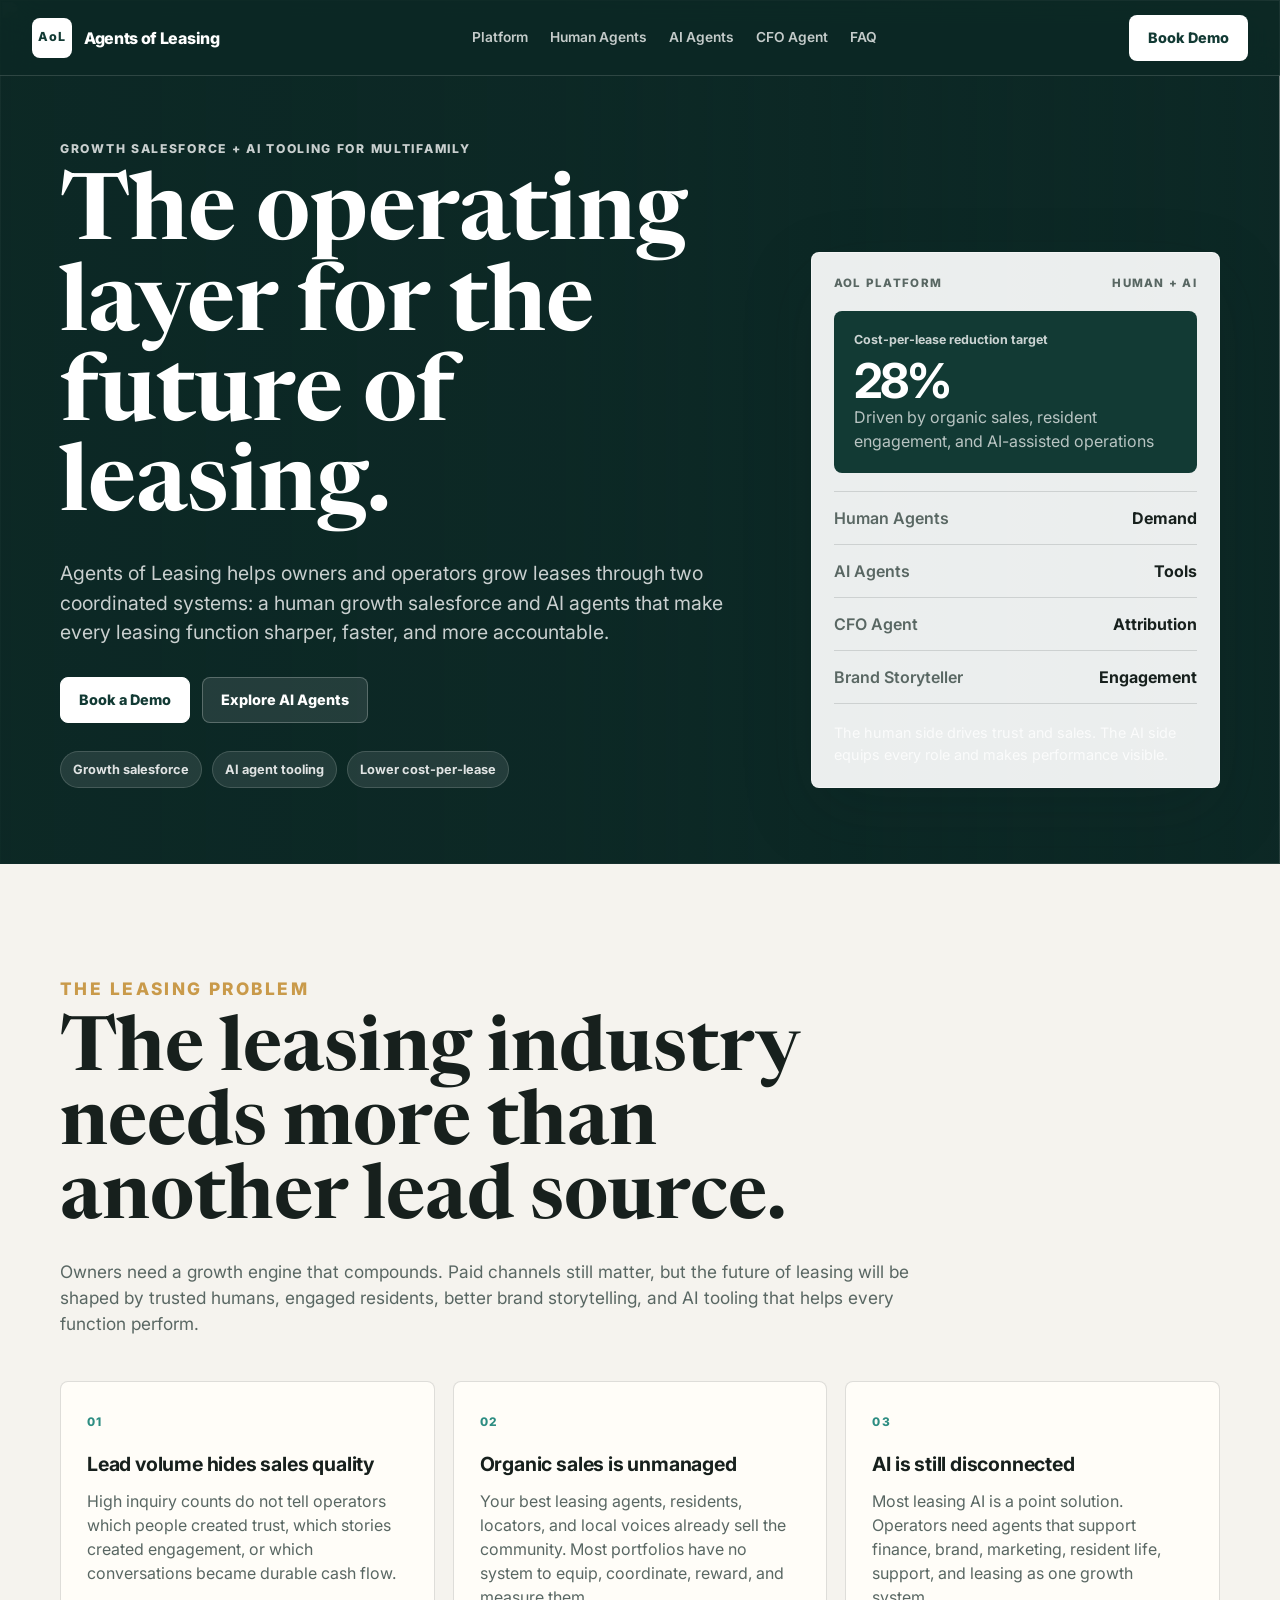
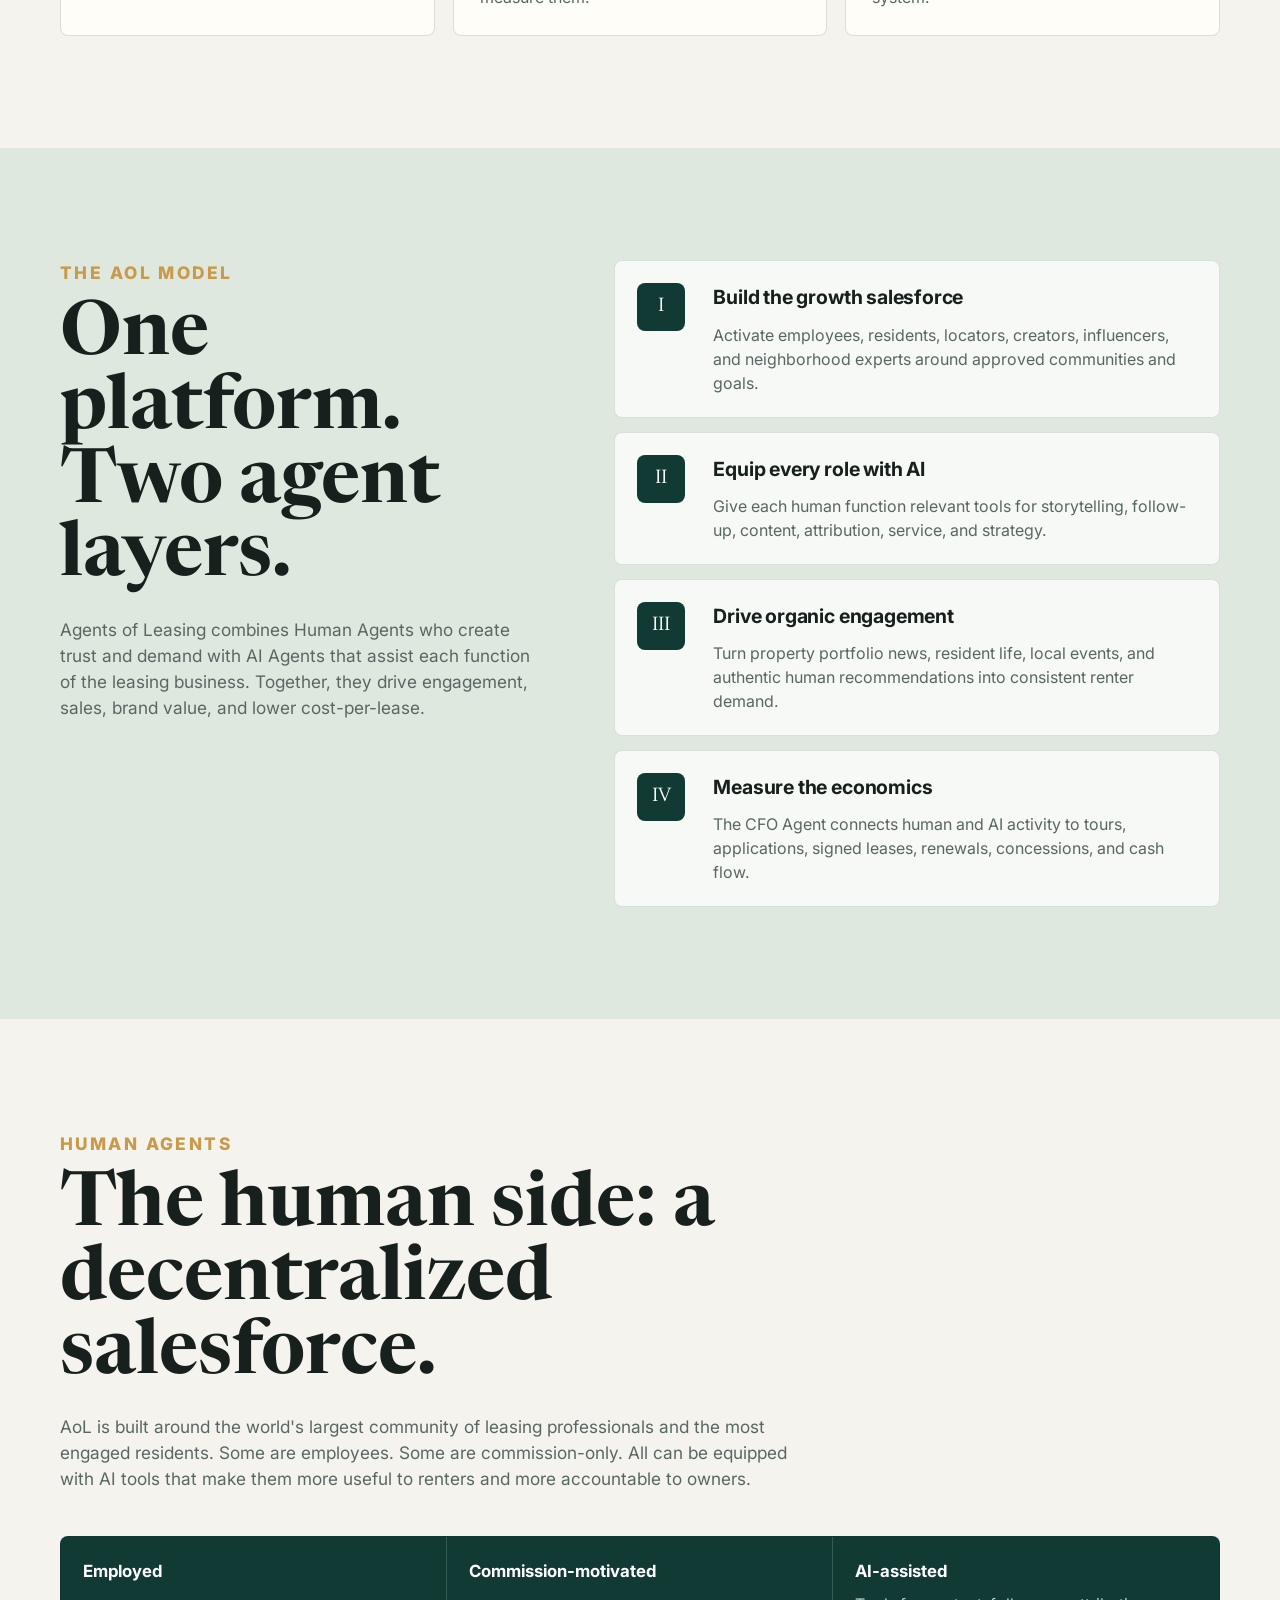
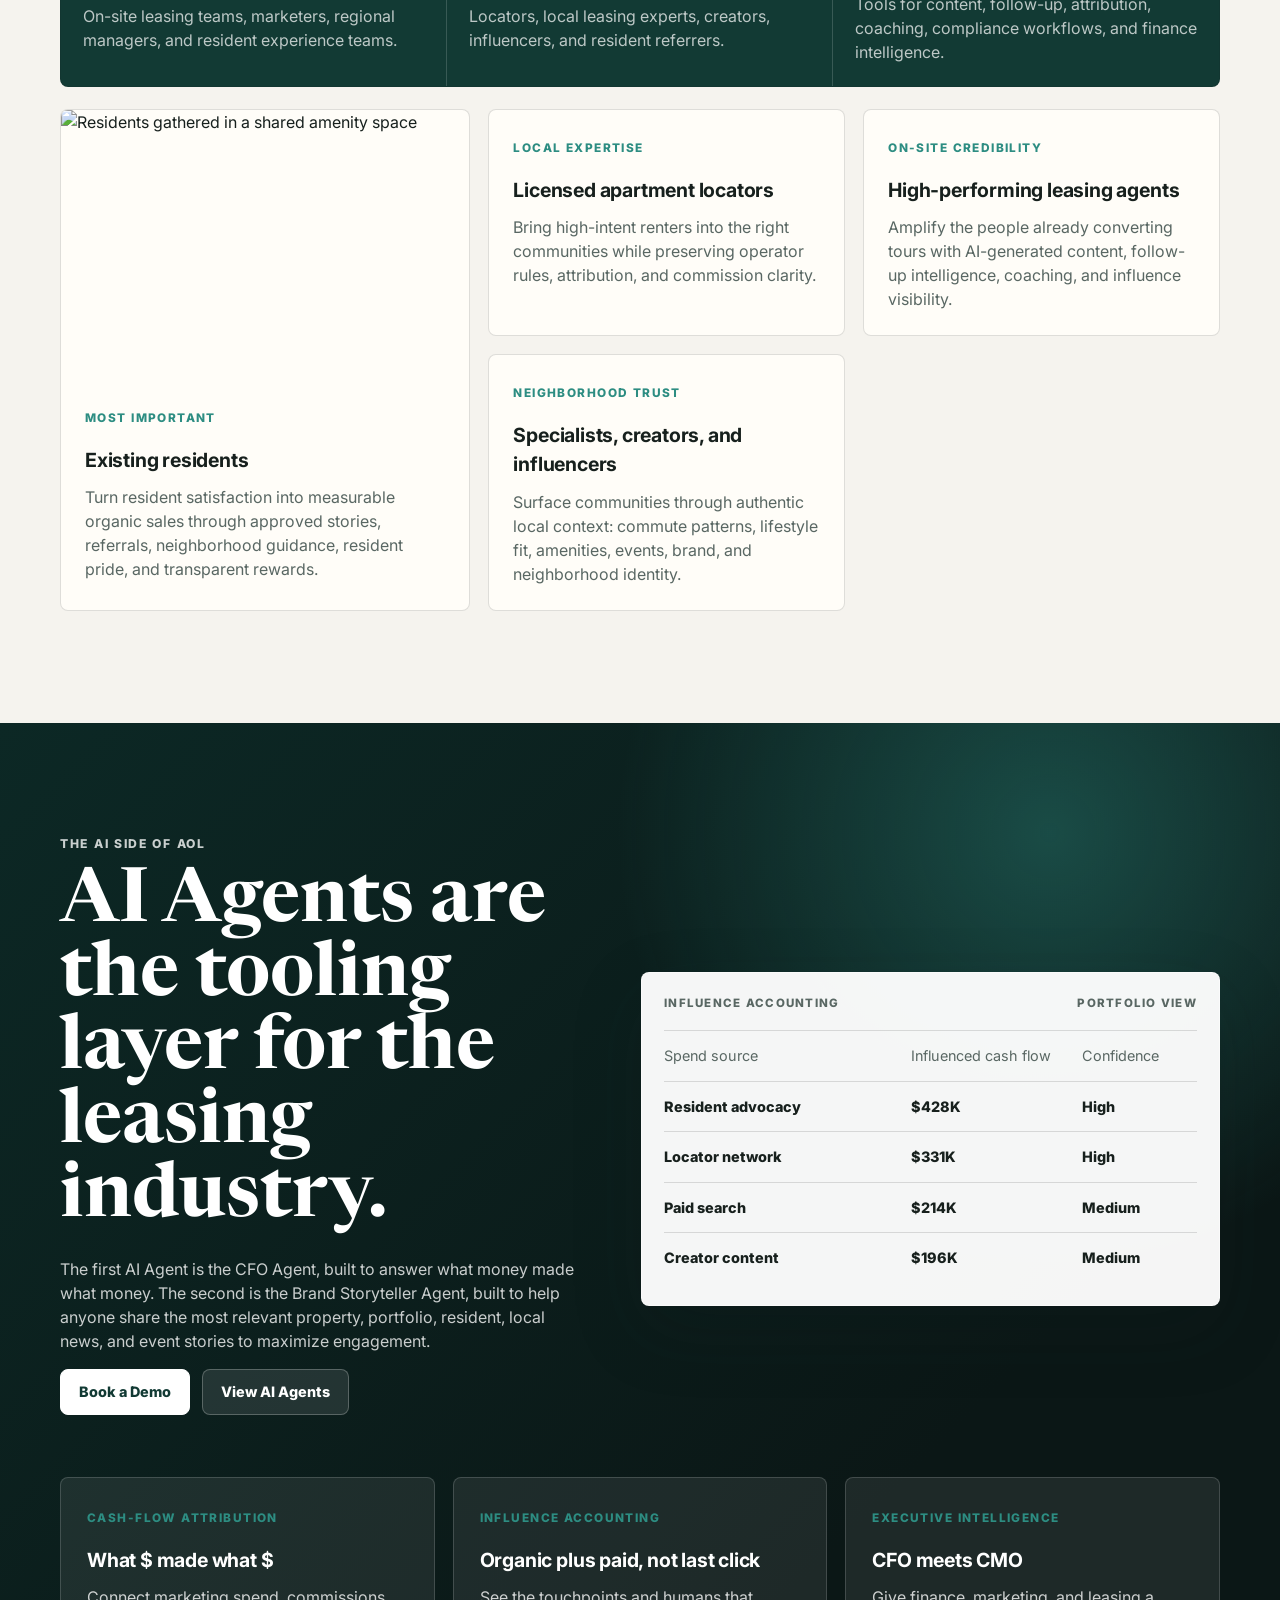
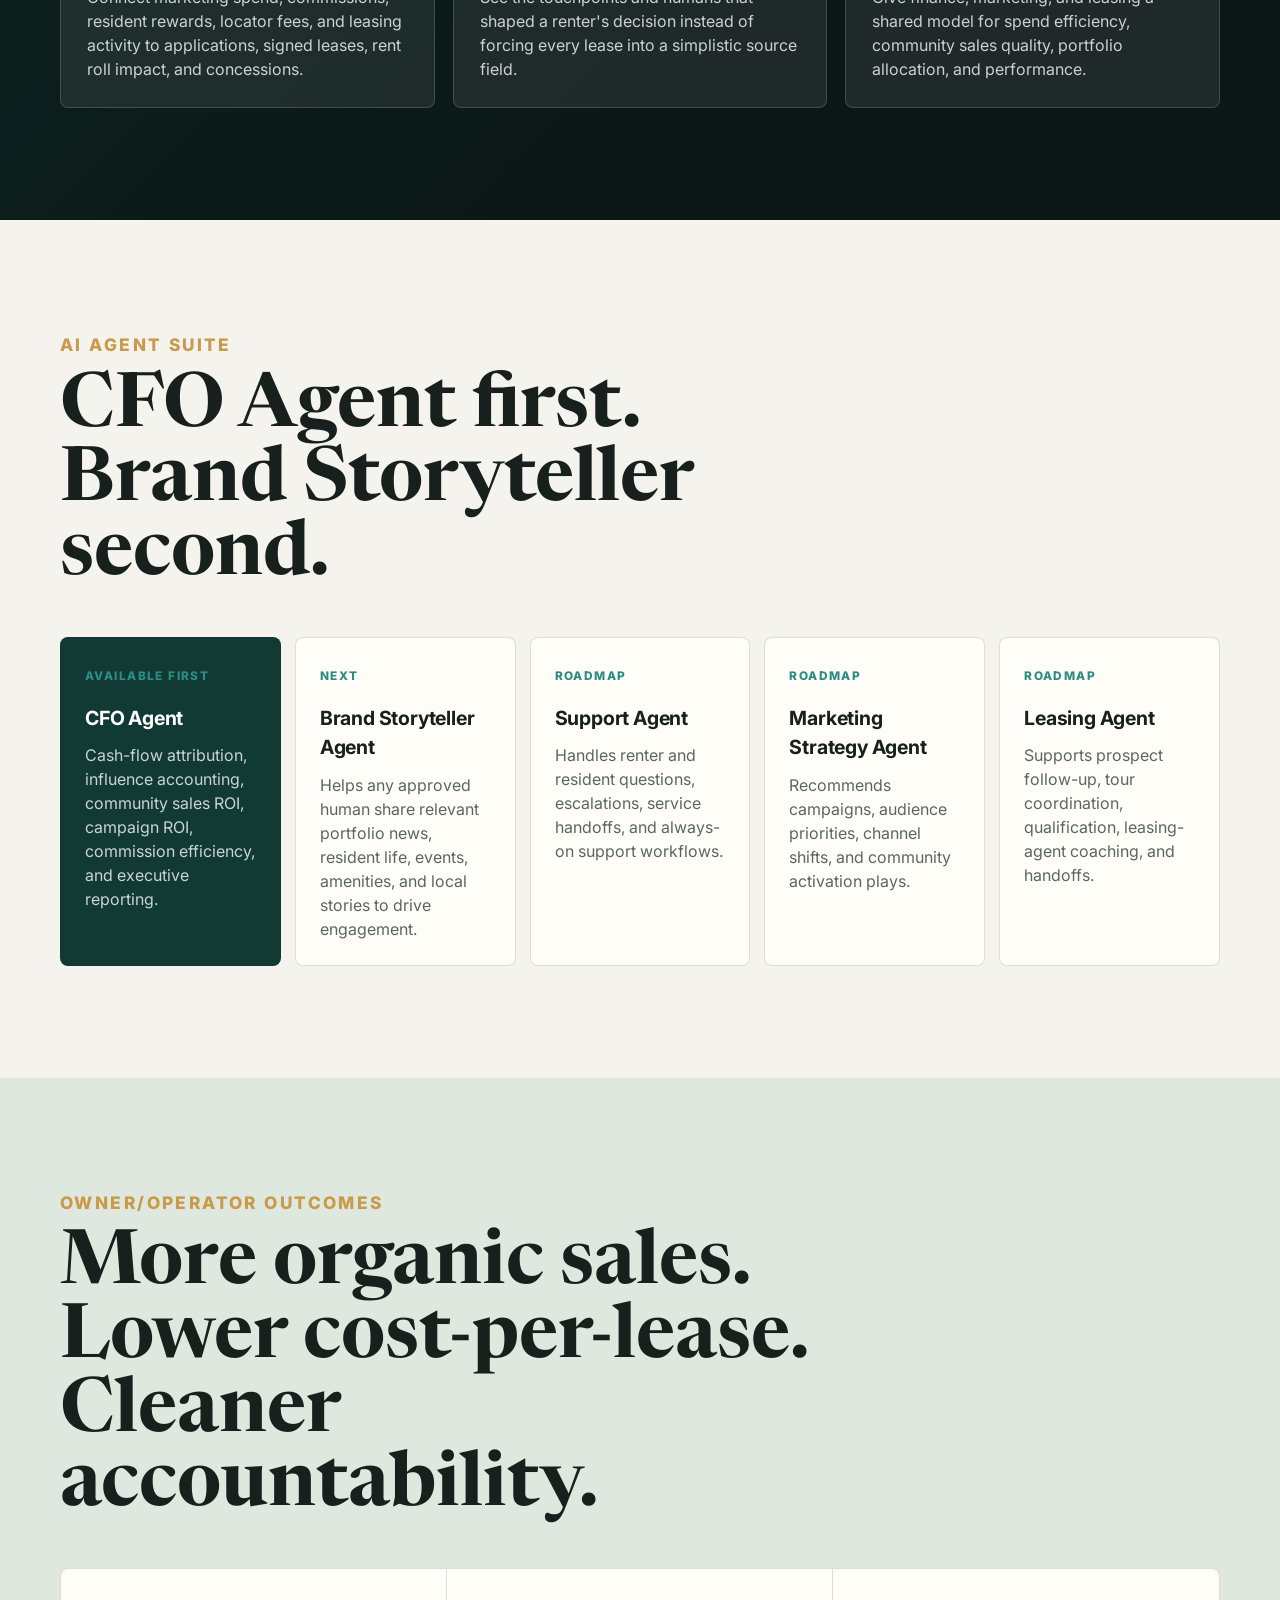
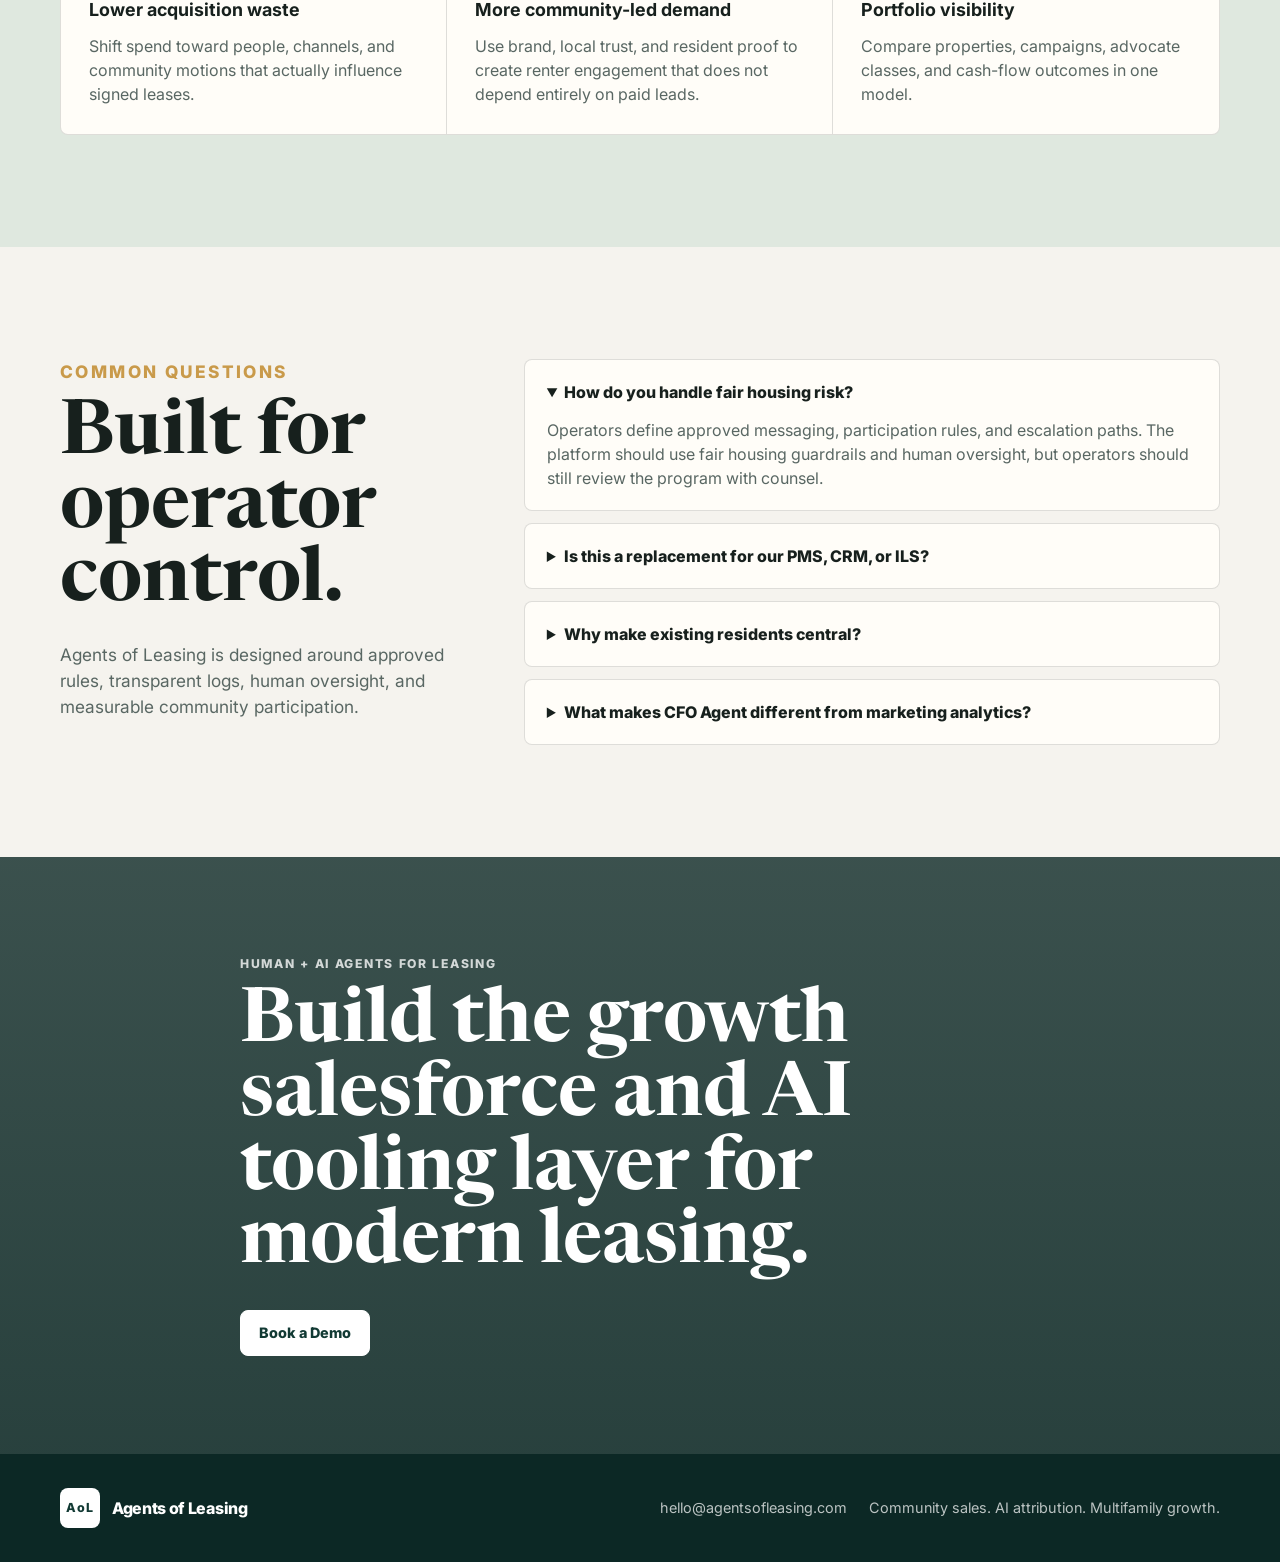
==== index.html @ eb7c2d9a "Create Agents of Leasing launch site" ====
<!DOCTYPE html>
<html lang="en">
<head>
  <meta charset="UTF-8" />
  <meta name="viewport" content="width=device-width, initial-scale=1.0" />
  <title>Agents of Leasing - Growth Salesforce and AI Tools for Multifamily</title>
  <meta name="description" content="Agents of Leasing combines a growth salesforce of leasing professionals and engaged residents with AI tooling for the future of multifamily leasing." />
  <meta property="og:title" content="Agents of Leasing - Growth Salesforce and AI Tools for Multifamily" />
  <meta property="og:description" content="A human growth network and AI agent suite built to drive engagement, leases, lower cost-per-lease, and accountable cash flow." />
  <meta property="og:type" content="website" />
  <meta property="og:image" content="https://images.unsplash.com/photo-1600607687939-ce8a6c25118c?auto=format&fit=crop&w=1600&q=80" />
  <meta name="twitter:card" content="summary_large_image" />
  <link rel="preconnect" href="https://images.unsplash.com" />
  <link rel="preconnect" href="https://fonts.googleapis.com" />
  <link rel="preconnect" href="https://fonts.gstatic.com" crossorigin />
  <link href="https://fonts.googleapis.com/css2?family=Inter:wght@400;500;600;700;800&family=Newsreader:opsz,wght@6..72,500;6..72,650&display=swap" rel="stylesheet" />
  <link rel="stylesheet" href="styles.css" />
</head>
<body>
  <header class="site-header">
    <a class="brand" href="#top" aria-label="Agents of Leasing home">
      <span class="brand-mark">AoL</span>
      <span>Agents of Leasing</span>
    </a>
    <button class="nav-toggle" type="button" aria-label="Toggle navigation" aria-expanded="false">
      <span></span>
      <span></span>
      <span></span>
    </button>
    <nav class="site-nav" aria-label="Primary navigation">
      <a href="#model">Platform</a>
      <a href="#advocates">Human Agents</a>
      <a href="ai-agents.html">AI Agents</a>
      <a href="ai-agents.html#cfo-agent">CFO Agent</a>
      <a href="#faq">FAQ</a>
    </nav>
    <a class="header-cta" href="mailto:hello@agentsofleasing.com?subject=Agents%20of%20Leasing%20Demo">Book Demo</a>
  </header>

  <main id="top">
    <section class="hero section-dark">
      <div class="hero-media" aria-hidden="true">
        <img src="https://images.unsplash.com/photo-1600607687939-ce8a6c25118c?auto=format&fit=crop&w=2400&q=85" alt="" />
      </div>
      <div class="hero-overlay" aria-hidden="true"></div>
      <div class="container hero-grid">
        <div class="hero-copy">
          <p class="eyebrow">Growth salesforce + AI tooling for multifamily</p>
          <h1>The operating layer for the future of leasing.</h1>
          <p class="hero-lede">
            Agents of Leasing helps owners and operators grow leases through two coordinated systems: a human growth salesforce and AI agents that make every leasing function sharper, faster, and more accountable.
          </p>
          <div class="hero-actions">
            <a class="btn btn-primary" href="mailto:hello@agentsofleasing.com?subject=Agents%20of%20Leasing%20Demo">Book a Demo</a>
            <a class="btn btn-secondary" href="ai-agents.html">Explore AI Agents</a>
          </div>
          <div class="hero-points" aria-label="Platform highlights">
            <span>Growth salesforce</span>
            <span>AI agent tooling</span>
            <span>Lower cost-per-lease</span>
          </div>
        </div>
        <aside class="signal-panel" aria-label="Agents of Leasing platform preview">
          <div class="panel-topline">
            <span>AoL Platform</span>
            <span>Human + AI</span>
          </div>
          <div class="cashflow-card">
            <p class="metric-label">Cost-per-lease reduction target</p>
            <strong>28%</strong>
            <span>Driven by organic sales, resident engagement, and AI-assisted operations</span>
          </div>
          <div class="attribution-list">
            <div>
              <span>Human Agents</span>
              <strong>Demand</strong>
            </div>
            <div>
              <span>AI Agents</span>
              <strong>Tools</strong>
            </div>
            <div>
              <span>CFO Agent</span>
              <strong>Attribution</strong>
            </div>
            <div>
              <span>Brand Storyteller</span>
              <strong>Engagement</strong>
            </div>
          </div>
          <p class="panel-note">The human side drives trust and sales. The AI side equips every role and makes performance visible.</p>
        </aside>
      </div>
    </section>

    <section class="section" id="problem">
      <div class="container">
        <div class="section-heading">
          <p class="eyebrow">The leasing problem</p>
          <h2>The leasing industry needs more than another lead source.</h2>
          <p>
            Owners need a growth engine that compounds. Paid channels still matter, but the future of leasing will be shaped by trusted humans, engaged residents, better brand storytelling, and AI tooling that helps every function perform.
          </p>
        </div>
        <div class="problem-grid">
          <article>
            <span>01</span>
            <h3>Lead volume hides sales quality</h3>
            <p>High inquiry counts do not tell operators which people created trust, which stories created engagement, or which conversations became durable cash flow.</p>
          </article>
          <article>
            <span>02</span>
            <h3>Organic sales is unmanaged</h3>
            <p>Your best leasing agents, residents, locators, and local voices already sell the community. Most portfolios have no system to equip, coordinate, reward, and measure them.</p>
          </article>
          <article>
            <span>03</span>
            <h3>AI is still disconnected</h3>
            <p>Most leasing AI is a point solution. Operators need agents that support finance, brand, marketing, resident life, support, and leasing as one growth system.</p>
          </article>
        </div>
      </div>
    </section>

    <section class="section band" id="model">
      <div class="container split">
        <div>
          <p class="eyebrow">The AoL model</p>
          <h2>One platform. Two agent layers.</h2>
          <p>
            Agents of Leasing combines Human Agents who create trust and demand with AI Agents that assist each function of the leasing business. Together, they drive engagement, sales, brand value, and lower cost-per-lease.
          </p>
        </div>
        <ol class="steps">
          <li>
            <span>I</span>
            <div>
              <h3>Build the growth salesforce</h3>
              <p>Activate employees, residents, locators, creators, influencers, and neighborhood experts around approved communities and goals.</p>
            </div>
          </li>
          <li>
            <span>II</span>
            <div>
              <h3>Equip every role with AI</h3>
              <p>Give each human function relevant tools for storytelling, follow-up, content, attribution, service, and strategy.</p>
            </div>
          </li>
          <li>
            <span>III</span>
            <div>
              <h3>Drive organic engagement</h3>
              <p>Turn property portfolio news, resident life, local events, and authentic human recommendations into consistent renter demand.</p>
            </div>
          </li>
          <li>
            <span>IV</span>
            <div>
              <h3>Measure the economics</h3>
              <p>The CFO Agent connects human and AI activity to tours, applications, signed leases, renewals, concessions, and cash flow.</p>
            </div>
          </li>
        </ol>
      </div>
    </section>

    <section class="section" id="advocates">
      <div class="container">
        <div class="section-heading compact">
          <p class="eyebrow">Human agents</p>
          <h2>The human side: a decentralized salesforce.</h2>
          <p>
            AoL is built around the world's largest community of leasing professionals and the most engaged residents. Some are employees. Some are commission-only. All can be equipped with AI tools that make them more useful to renters and more accountable to owners.
          </p>
        </div>
        <div class="community-proof" aria-label="Community operating model">
          <div>
            <strong>Employed</strong>
            <span>On-site leasing teams, marketers, regional managers, and resident experience teams.</span>
          </div>
          <div>
            <strong>Commission-motivated</strong>
            <span>Locators, local leasing experts, creators, influencers, and resident referrers.</span>
          </div>
          <div>
            <strong>AI-assisted</strong>
            <span>Tools for content, follow-up, attribution, coaching, compliance workflows, and finance intelligence.</span>
          </div>
        </div>
        <div class="advocate-grid">
          <article class="advocate-card feature-card">
            <img src="https://images.unsplash.com/photo-1529156069898-49953e39b3ac?auto=format&fit=crop&w=900&q=80" alt="Residents gathered in a shared amenity space" />
            <div>
              <span>Most important</span>
              <h3>Existing residents</h3>
              <p>Turn resident satisfaction into measurable organic sales through approved stories, referrals, neighborhood guidance, resident pride, and transparent rewards.</p>
            </div>
          </article>
          <article class="feature-card">
            <span>Local expertise</span>
            <h3>Licensed apartment locators</h3>
            <p>Bring high-intent renters into the right communities while preserving operator rules, attribution, and commission clarity.</p>
          </article>
          <article class="feature-card">
            <span>On-site credibility</span>
            <h3>High-performing leasing agents</h3>
            <p>Amplify the people already converting tours with AI-generated content, follow-up intelligence, coaching, and influence visibility.</p>
          </article>
          <article class="feature-card">
            <span>Neighborhood trust</span>
            <h3>Specialists, creators, and influencers</h3>
            <p>Surface communities through authentic local context: commute patterns, lifestyle fit, amenities, events, brand, and neighborhood identity.</p>
          </article>
        </div>
      </div>
    </section>

    <section class="section cfo-section section-dark" id="cfo-agent">
      <div class="container cfo-grid">
        <div>
          <p class="eyebrow">The AI side of AoL</p>
          <h2>AI Agents are the tooling layer for the leasing industry.</h2>
          <p>
            The first AI Agent is the CFO Agent, built to answer what money made what money. The second is the Brand Storyteller Agent, built to help anyone share the most relevant property, portfolio, resident, local news, and event stories to maximize engagement.
          </p>
          <div class="hero-actions">
            <a class="btn btn-primary" href="mailto:hello@agentsofleasing.com?subject=Agents%20of%20Leasing%20Demo">Book a Demo</a>
            <a class="btn btn-secondary" href="ai-agents.html">View AI Agents</a>
          </div>
        </div>
        <div class="ledger">
          <div class="ledger-header">
            <span>Influence Accounting</span>
            <span>Portfolio View</span>
          </div>
          <div class="ledger-row">
            <span>Spend source</span>
            <span>Influenced cash flow</span>
            <span>Confidence</span>
          </div>
          <div class="ledger-row strong">
            <span>Resident advocacy</span>
            <span>$428K</span>
            <span>High</span>
          </div>
          <div class="ledger-row strong">
            <span>Locator network</span>
            <span>$331K</span>
            <span>High</span>
          </div>
          <div class="ledger-row strong">
            <span>Paid search</span>
            <span>$214K</span>
            <span>Medium</span>
          </div>
          <div class="ledger-row strong">
            <span>Creator content</span>
            <span>$196K</span>
            <span>Medium</span>
          </div>
        </div>
      </div>
      <div class="container intelligence-grid">
        <article>
          <span>Cash-flow attribution</span>
          <h3>What $ made what $</h3>
          <p>Connect marketing spend, commissions, resident rewards, locator fees, and leasing activity to applications, signed leases, rent roll impact, and concessions.</p>
        </article>
        <article>
          <span>Influence accounting</span>
          <h3>Organic plus paid, not last click</h3>
          <p>See the touchpoints and humans that shaped a renter's decision instead of forcing every lease into a simplistic source field.</p>
        </article>
        <article>
          <span>Executive intelligence</span>
          <h3>CFO meets CMO</h3>
          <p>Give finance, marketing, and leasing a shared model for spend efficiency, community sales quality, portfolio allocation, and performance.</p>
        </article>
      </div>
    </section>

    <section class="section" id="roadmap">
      <div class="container">
        <div class="section-heading compact">
          <p class="eyebrow">AI agent suite</p>
          <h2>CFO Agent first. Brand Storyteller second.</h2>
        </div>
        <div class="roadmap-grid">
          <article class="feature-card highlighted">
            <span>Available first</span>
            <h3>CFO Agent</h3>
            <p>Cash-flow attribution, influence accounting, community sales ROI, campaign ROI, commission efficiency, and executive reporting.</p>
          </article>
          <article class="feature-card">
            <span>Next</span>
            <h3>Brand Storyteller Agent</h3>
            <p>Helps any approved human share relevant portfolio news, resident life, events, amenities, and local stories to drive engagement.</p>
          </article>
          <article class="feature-card">
            <span>Roadmap</span>
            <h3>Support Agent</h3>
            <p>Handles renter and resident questions, escalations, service handoffs, and always-on support workflows.</p>
          </article>
          <article class="feature-card">
            <span>Roadmap</span>
            <h3>Marketing Strategy Agent</h3>
            <p>Recommends campaigns, audience priorities, channel shifts, and community activation plays.</p>
          </article>
          <article class="feature-card">
            <span>Roadmap</span>
            <h3>Leasing Agent</h3>
            <p>Supports prospect follow-up, tour coordination, qualification, leasing-agent coaching, and handoffs.</p>
          </article>
        </div>
      </div>
    </section>

    <section class="section outcome-band">
      <div class="container">
        <div class="section-heading compact">
          <p class="eyebrow">Owner/operator outcomes</p>
          <h2>More organic sales. Lower cost-per-lease. Cleaner accountability.</h2>
        </div>
        <div class="outcomes">
          <div>
            <strong>Lower acquisition waste</strong>
            <span>Shift spend toward people, channels, and community motions that actually influence signed leases.</span>
          </div>
          <div>
            <strong>More community-led demand</strong>
            <span>Use brand, local trust, and resident proof to create renter engagement that does not depend entirely on paid leads.</span>
          </div>
          <div>
            <strong>Portfolio visibility</strong>
            <span>Compare properties, campaigns, advocate classes, and cash-flow outcomes in one model.</span>
          </div>
        </div>
      </div>
    </section>

    <section class="section faq" id="faq">
      <div class="container faq-grid">
        <div>
          <p class="eyebrow">Common questions</p>
          <h2>Built for operator control.</h2>
          <p>Agents of Leasing is designed around approved rules, transparent logs, human oversight, and measurable community participation.</p>
        </div>
        <div class="faq-list">
          <details open>
            <summary>How do you handle fair housing risk?</summary>
            <p>Operators define approved messaging, participation rules, and escalation paths. The platform should use fair housing guardrails and human oversight, but operators should still review the program with counsel.</p>
          </details>
          <details>
            <summary>Is this a replacement for our PMS, CRM, or ILS?</summary>
            <p>No. Agents of Leasing is a demand and attribution layer designed to work alongside existing leasing systems, marketing channels, and property operations.</p>
          </details>
          <details>
            <summary>Why make existing residents central?</summary>
            <p>Residents already influence renter decisions through friends, coworkers, social posts, reviews, and everyday conversations. AoL turns that real influence into managed, measurable, operator-approved organic sales.</p>
          </details>
          <details>
            <summary>What makes CFO Agent different from marketing analytics?</summary>
            <p>Marketing analytics usually reports channels. CFO Agent is framed around cash-flow attribution: connecting spend and influence to tours, applications, signed leases, concessions, renewals, and portfolio economics.</p>
          </details>
        </div>
      </div>
    </section>

    <section class="final-cta section-dark">
      <div class="container final-inner">
        <p class="eyebrow">Human + AI agents for leasing</p>
        <h2>Build the growth salesforce and AI tooling layer for modern leasing.</h2>
        <a class="btn btn-primary" href="mailto:hello@agentsofleasing.com?subject=Agents%20of%20Leasing%20Demo">Book a Demo</a>
      </div>
    </section>
  </main>

  <footer class="site-footer">
    <div class="container footer-inner">
      <a class="brand" href="#top" aria-label="Agents of Leasing home">
        <span class="brand-mark">AoL</span>
        <span>Agents of Leasing</span>
      </a>
      <div>
        <a href="mailto:hello@agentsofleasing.com">hello@agentsofleasing.com</a>
        <span>Community sales. AI attribution. Multifamily growth.</span>
      </div>
    </div>
  </footer>

  <script src="script.js"></script>
</body>
</html>
---- styles.css ----
:root {
  --ink: #17201d;
  --muted: #596763;
  --paper: #f5f3ee;
  --paper-strong: #fffdf8;
  --line: rgba(23, 32, 29, 0.14);
  --forest: #123a34;
  --forest-2: #0c2825;
  --teal: #2d8d82;
  --gold: #c99a4a;
  --sage: #dfe8df;
  --white: #ffffff;
  --shadow: 0 24px 70px rgba(15, 35, 31, 0.18);
}

* {
  box-sizing: border-box;
}

html {
  scroll-behavior: smooth;
}

body {
  margin: 0;
  background: var(--paper);
  color: var(--ink);
  font-family: Inter, system-ui, -apple-system, BlinkMacSystemFont, "Segoe UI", sans-serif;
  line-height: 1.5;
}

body.nav-open {
  overflow: hidden;
}

a {
  color: inherit;
  text-decoration: none;
}

img {
  display: block;
  max-width: 100%;
}

.container {
  width: min(1160px, calc(100% - 40px));
  margin: 0 auto;
}

.site-header {
  position: fixed;
  top: 0;
  left: 0;
  right: 0;
  z-index: 20;
  display: grid;
  grid-template-columns: auto 1fr auto;
  align-items: center;
  gap: 28px;
  min-height: 76px;
  padding: 0 32px;
  color: var(--white);
  background: rgba(12, 40, 37, 0.78);
  border-bottom: 1px solid rgba(255, 255, 255, 0.14);
  backdrop-filter: blur(18px);
}

.brand {
  display: inline-flex;
  align-items: center;
  gap: 12px;
  font-weight: 800;
  letter-spacing: -0.02em;
}

.brand-mark {
  display: grid;
  place-items: center;
  width: 40px;
  height: 40px;
  color: var(--forest);
  background: var(--white);
  border-radius: 8px;
  font-size: 0.78rem;
  letter-spacing: 0.08em;
}

.site-nav {
  justify-self: center;
  display: flex;
  align-items: center;
  gap: 22px;
  color: rgba(255, 255, 255, 0.76);
  font-size: 0.86rem;
  font-weight: 600;
}

.site-nav a:hover {
  color: var(--white);
}

.header-cta,
.btn {
  display: inline-flex;
  align-items: center;
  justify-content: center;
  min-height: 46px;
  padding: 0 18px;
  border-radius: 8px;
  font-size: 0.9rem;
  font-weight: 800;
  border: 1px solid transparent;
  white-space: nowrap;
}

.header-cta {
  color: var(--forest);
  background: var(--white);
}

.nav-toggle {
  display: none;
  width: 44px;
  height: 44px;
  margin-left: auto;
  border: 1px solid rgba(255, 255, 255, 0.18);
  border-radius: 8px;
  background: rgba(255, 255, 255, 0.08);
}

.nav-toggle span {
  display: block;
  width: 18px;
  height: 2px;
  margin: 4px auto;
  background: var(--white);
}

.section {
  padding: 112px 0;
}

.section-dark {
  color: var(--white);
  background: var(--forest-2);
}

.hero {
  position: relative;
  min-height: 780px;
  display: flex;
  align-items: center;
  padding: 140px 0 76px;
  overflow: hidden;
}

.page-hero {
  min-height: 720px;
}

.hero-media,
.hero-overlay {
  position: absolute;
  inset: 0;
}

.hero-media img {
  width: 100%;
  height: 100%;
  object-fit: cover;
}

.hero-overlay {
  background:
    linear-gradient(90deg, rgba(12, 40, 37, 0.94) 0%, rgba(12, 40, 37, 0.84) 44%, rgba(12, 40, 37, 0.36) 100%),
    linear-gradient(0deg, rgba(12, 40, 37, 0.76), rgba(12, 40, 37, 0.08));
}

.hero-grid {
  position: relative;
  display: grid;
  grid-template-columns: minmax(0, 1.05fr) minmax(360px, 0.62fr);
  align-items: end;
  gap: 58px;
}

.hero-copy {
  max-width: 780px;
}

.eyebrow {
  margin: 0 0 14px;
  color: var(--gold);
  font-size: 0.76rem;
  font-weight: 800;
  letter-spacing: 0.14em;
  text-transform: uppercase;
}

h1,
h2,
h3,
p {
  margin-top: 0;
}

h1,
h2 {
  font-family: Newsreader, Georgia, serif;
  font-weight: 650;
  line-height: 0.98;
  letter-spacing: 0;
}

h1 {
  margin-bottom: 26px;
  font-size: clamp(3.9rem, 7.2vw, 5.8rem);
  max-width: 860px;
}

h2 {
  margin-bottom: 22px;
  font-size: clamp(2.65rem, 6vw, 4.7rem);
}

h3 {
  margin-bottom: 10px;
  font-size: 1.22rem;
  letter-spacing: -0.01em;
}

p {
  color: var(--muted);
}

.section-dark p,
.section-dark .hero-lede {
  color: rgba(255, 255, 255, 0.78);
}

.hero-lede {
  max-width: 680px;
  margin-bottom: 30px;
  font-size: 1.22rem;
}

.hero-actions {
  display: flex;
  flex-wrap: wrap;
  gap: 12px;
  align-items: center;
  margin-bottom: 28px;
}

.btn-primary {
  color: var(--forest);
  background: var(--white);
  border-color: var(--white);
}

.btn-primary:hover {
  transform: translateY(-1px);
}

.btn-secondary {
  color: var(--white);
  background: rgba(255, 255, 255, 0.1);
  border-color: rgba(255, 255, 255, 0.24);
}

.hero-points {
  display: flex;
  flex-wrap: wrap;
  gap: 10px;
}

.hero-points span {
  padding: 8px 12px;
  color: rgba(255, 255, 255, 0.86);
  background: rgba(255, 255, 255, 0.1);
  border: 1px solid rgba(255, 255, 255, 0.15);
  border-radius: 999px;
  font-size: 0.8rem;
  font-weight: 700;
}

.signal-panel,
.ledger {
  background: rgba(255, 255, 255, 0.92);
  color: var(--ink);
  border: 1px solid rgba(255, 255, 255, 0.44);
  border-radius: 8px;
  box-shadow: var(--shadow);
}

.signal-panel {
  padding: 22px;
}

.panel-topline,
.ledger-header,
.ledger-row,
.attribution-list div {
  display: flex;
  align-items: center;
  justify-content: space-between;
  gap: 18px;
}

.panel-topline,
.ledger-header {
  margin-bottom: 18px;
  color: var(--muted);
  font-size: 0.72rem;
  font-weight: 800;
  letter-spacing: 0.11em;
  text-transform: uppercase;
}

.cashflow-card {
  padding: 20px;
  background: var(--forest);
  border-radius: 8px;
}

.cashflow-card strong {
  display: block;
  color: var(--white);
  font-size: 3rem;
  line-height: 1;
  letter-spacing: -0.05em;
}

.cashflow-card span,
.metric-label {
  color: rgba(255, 255, 255, 0.7);
}

.metric-label {
  margin-bottom: 8px;
  font-size: 0.78rem;
  font-weight: 700;
}

.attribution-list {
  margin: 18px 0;
  border-top: 1px solid var(--line);
}

.attribution-list div {
  padding: 14px 0;
  border-bottom: 1px solid var(--line);
}

.attribution-list span {
  color: var(--muted);
  font-weight: 600;
}

.panel-note {
  margin-bottom: 0;
  font-size: 0.9rem;
}

.section-heading {
  max-width: 850px;
  margin-bottom: 44px;
}

.section-heading.compact {
  max-width: 760px;
}

.section-heading p,
.split > div > p,
.faq-grid > div > p {
  font-size: 1.08rem;
}

.problem-grid,
.intelligence-grid,
.outcomes {
  display: grid;
  grid-template-columns: repeat(3, 1fr);
  gap: 18px;
}

.problem-grid article,
.intelligence-grid article,
.feature-card,
.faq-list details {
  background: var(--paper-strong);
  border: 1px solid var(--line);
  border-radius: 8px;
}

.problem-grid article,
.intelligence-grid article {
  padding: 26px;
}

.problem-grid span,
.feature-card span,
.intelligence-grid span {
  display: inline-block;
  margin-bottom: 18px;
  color: var(--teal);
  font-size: 0.74rem;
  font-weight: 800;
  letter-spacing: 0.12em;
  text-transform: uppercase;
}

.band,
.outcome-band {
  background: var(--sage);
}

.split {
  display: grid;
  grid-template-columns: minmax(0, 0.8fr) minmax(420px, 1fr);
  gap: 70px;
  align-items: start;
}

.steps {
  display: grid;
  gap: 14px;
  padding: 0;
  margin: 0;
  list-style: none;
}

.steps li {
  display: grid;
  grid-template-columns: 58px 1fr;
  gap: 18px;
  padding: 22px;
  background: rgba(255, 255, 255, 0.72);
  border: 1px solid rgba(23, 32, 29, 0.12);
  border-radius: 8px;
}

.steps li > span {
  display: grid;
  place-items: center;
  width: 48px;
  height: 48px;
  color: var(--white);
  background: var(--forest);
  border-radius: 8px;
  font-family: Newsreader, Georgia, serif;
  font-size: 1.24rem;
}

.steps p,
.feature-card p,
.problem-grid p,
.intelligence-grid p,
.faq-list p {
  margin-bottom: 0;
}

.advocate-grid {
  display: grid;
  grid-template-columns: 1.15fr 1fr 1fr;
  gap: 18px;
}

.community-proof {
  display: grid;
  grid-template-columns: repeat(3, 1fr);
  gap: 0;
  margin: 0 0 22px;
  background: var(--forest);
  border: 1px solid rgba(23, 32, 29, 0.14);
  border-radius: 8px;
  overflow: hidden;
}

.community-proof div {
  display: grid;
  gap: 8px;
  padding: 22px;
  border-right: 1px solid rgba(255, 255, 255, 0.16);
}

.community-proof div:last-child {
  border-right: 0;
}

.community-proof strong {
  color: var(--white);
  font-size: 1.05rem;
}

.community-proof span {
  color: rgba(255, 255, 255, 0.72);
}

.feature-card {
  padding: 24px;
}

.advocate-card {
  grid-row: span 2;
  padding: 0;
  overflow: hidden;
}

.advocate-card img {
  width: 100%;
  height: 270px;
  object-fit: cover;
}

.advocate-card div {
  padding: 24px;
}

.cfo-section {
  background:
    radial-gradient(circle at 82% 10%, rgba(45, 141, 130, 0.42), transparent 30%),
    linear-gradient(135deg, var(--forest-2), #0b1716 70%);
}

.cfo-grid {
  display: grid;
  grid-template-columns: minmax(0, 0.9fr) minmax(440px, 1fr);
  gap: 60px;
  align-items: center;
}

.ledger {
  padding: 22px;
  background: rgba(255, 255, 255, 0.96);
}

.ledger-row {
  display: grid;
  grid-template-columns: 1.2fr 0.8fr 0.6fr;
  padding: 14px 0;
  border-top: 1px solid var(--line);
  color: var(--muted);
  font-size: 0.9rem;
}

.ledger-row.strong {
  color: var(--ink);
  font-weight: 800;
}

.intelligence-grid {
  margin-top: 34px;
}

.intelligence-grid article {
  background: rgba(255, 255, 255, 0.08);
  border-color: rgba(255, 255, 255, 0.16);
}

.intelligence-grid h3 {
  color: var(--white);
}

.roadmap-grid {
  display: grid;
  grid-template-columns: repeat(5, 1fr);
  gap: 14px;
}

.agent-grid {
  display: grid;
  grid-template-columns: repeat(3, 1fr);
  gap: 16px;
}

.highlighted {
  background: var(--forest);
  color: var(--white);
}

.highlighted p,
.highlighted-alt p {
  color: rgba(255, 255, 255, 0.78);
}

.highlighted-alt {
  background: #243f60;
  color: var(--white);
}

.outcomes {
  gap: 0;
  border: 1px solid var(--line);
  border-radius: 8px;
  overflow: hidden;
  background: var(--paper-strong);
}

.outcomes div {
  display: grid;
  gap: 10px;
  padding: 28px;
  border-right: 1px solid var(--line);
}

.outcomes div:last-child {
  border-right: 0;
}

.outcomes strong {
  font-size: 1.12rem;
}

.outcomes span {
  color: var(--muted);
}

.faq-grid {
  display: grid;
  grid-template-columns: minmax(0, 0.58fr) minmax(0, 1fr);
  gap: 60px;
}

.faq-list {
  display: grid;
  gap: 12px;
}

.faq-list details {
  padding: 20px 22px;
}

.faq-list summary {
  cursor: pointer;
  font-weight: 800;
}

.faq-list p {
  margin-top: 14px;
}

.final-cta {
  padding: 98px 0;
  background:
    linear-gradient(rgba(12, 40, 37, 0.8), rgba(12, 40, 37, 0.88)),
    url("https://images.unsplash.com/photo-1600573472550-8090b5e0745e?auto=format&fit=crop&w=2400&q=85") center/cover;
}

.final-inner {
  display: grid;
  justify-items: start;
  max-width: 800px;
}

.final-inner h2 {
  margin-bottom: 28px;
}

.site-footer {
  padding: 34px 0;
  background: var(--forest-2);
  color: var(--white);
}

.footer-inner {
  display: flex;
  align-items: center;
  justify-content: space-between;
  gap: 24px;
}

.footer-inner > div {
  display: flex;
  flex-wrap: wrap;
  justify-content: flex-end;
  gap: 14px 22px;
  color: rgba(255, 255, 255, 0.72);
  font-size: 0.9rem;
}

.footer-inner a:hover {
  color: var(--white);
}

@media (max-width: 980px) {
  .site-header {
    grid-template-columns: 1fr auto auto;
    padding: 0 20px;
  }

  .nav-toggle {
    display: block;
  }

  .site-nav {
    position: fixed;
    top: 76px;
    left: 0;
    right: 0;
    display: none;
    flex-direction: column;
    align-items: stretch;
    gap: 0;
    padding: 12px 20px 22px;
    background: rgba(12, 40, 37, 0.98);
    border-bottom: 1px solid rgba(255, 255, 255, 0.14);
  }

  .site-nav a {
    padding: 14px 0;
    border-bottom: 1px solid rgba(255, 255, 255, 0.1);
  }

  body.nav-open .site-nav {
    display: flex;
  }

  .hero {
    min-height: auto;
  }

  .hero-grid,
  .split,
  .cfo-grid,
  .faq-grid {
    grid-template-columns: 1fr;
  }

  .problem-grid,
  .intelligence-grid,
  .community-proof,
  .outcomes {
    grid-template-columns: 1fr;
  }

  .outcomes div {
    border-right: 0;
    border-bottom: 1px solid var(--line);
  }

  .outcomes div:last-child {
    border-bottom: 0;
  }

  .community-proof div {
    border-right: 0;
    border-bottom: 1px solid rgba(255, 255, 255, 0.16);
  }

  .community-proof div:last-child {
    border-bottom: 0;
  }

  .advocate-grid,
  .roadmap-grid,
  .agent-grid {
    grid-template-columns: repeat(2, 1fr);
  }

  .advocate-card {
    grid-row: auto;
    grid-column: span 2;
  }
}

@media (max-width: 640px) {
  .container {
    width: min(100% - 28px, 1160px);
  }

  .site-header {
    min-height: 68px;
    gap: 12px;
    padding: 0 14px;
  }

  .brand {
    gap: 9px;
    font-size: 0.9rem;
  }

  .brand-mark {
    width: 34px;
    height: 34px;
    border-radius: 7px;
    font-size: 0.68rem;
  }

  .header-cta {
    display: none;
  }

  .site-nav {
    top: 68px;
  }

  .section {
    padding: 76px 0;
  }

  .hero {
    padding-top: 116px;
  }

  h1 {
    font-size: clamp(2.8rem, 12.5vw, 4rem);
  }

  h2 {
    font-size: clamp(2.18rem, 11vw, 3.25rem);
  }

  .hero-lede {
    font-size: 1.05rem;
  }

  .hero-actions,
  .btn {
    width: 100%;
  }

  .btn {
    white-space: normal;
    text-align: center;
  }

  .signal-panel,
  .ledger {
    padding: 16px;
  }

  .cashflow-card strong {
    font-size: 2.35rem;
  }

  .steps li {
    grid-template-columns: 1fr;
  }

  .advocate-grid,
  .roadmap-grid,
  .agent-grid {
    grid-template-columns: 1fr;
  }

  .advocate-card {
    grid-column: auto;
  }

  .ledger-row {
    grid-template-columns: 1fr;
    gap: 3px;
  }

  .footer-inner {
    align-items: flex-start;
    flex-direction: column;
  }

  .footer-inner > div {
    justify-content: flex-start;
  }
}
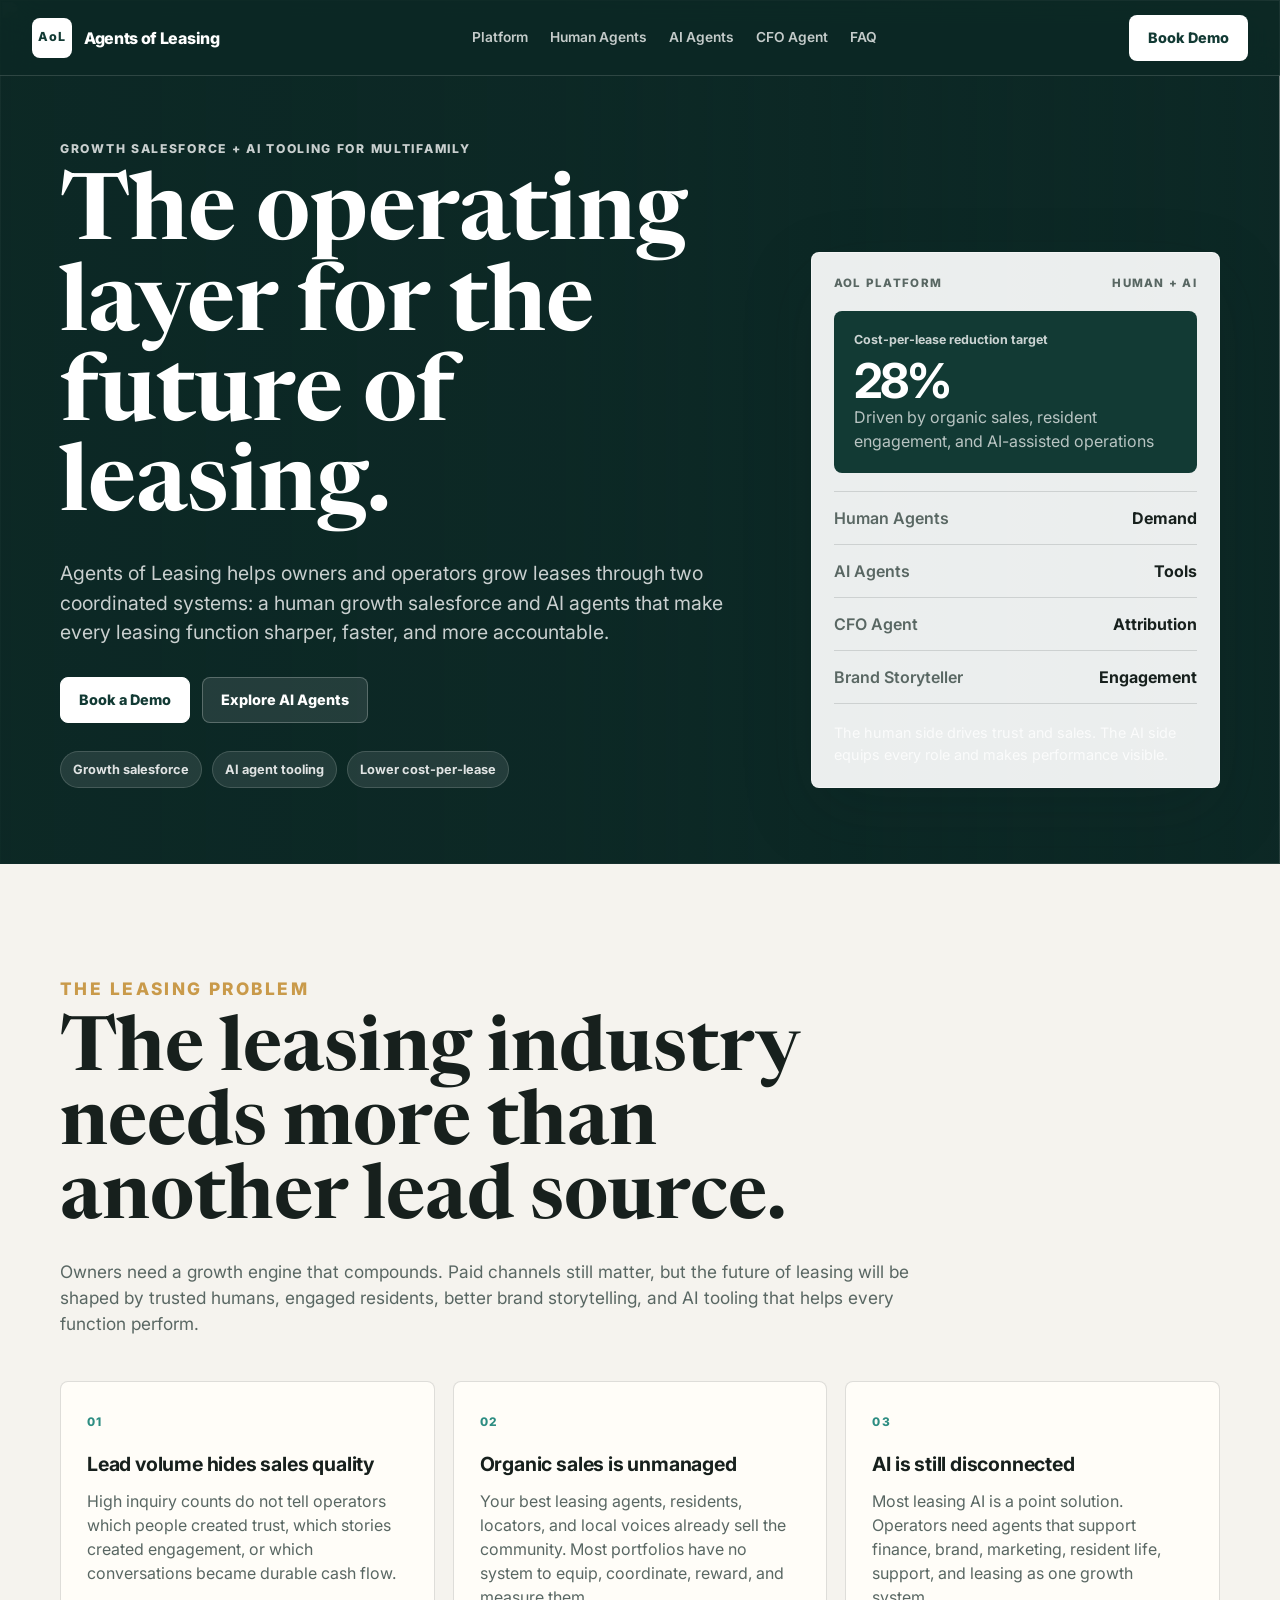
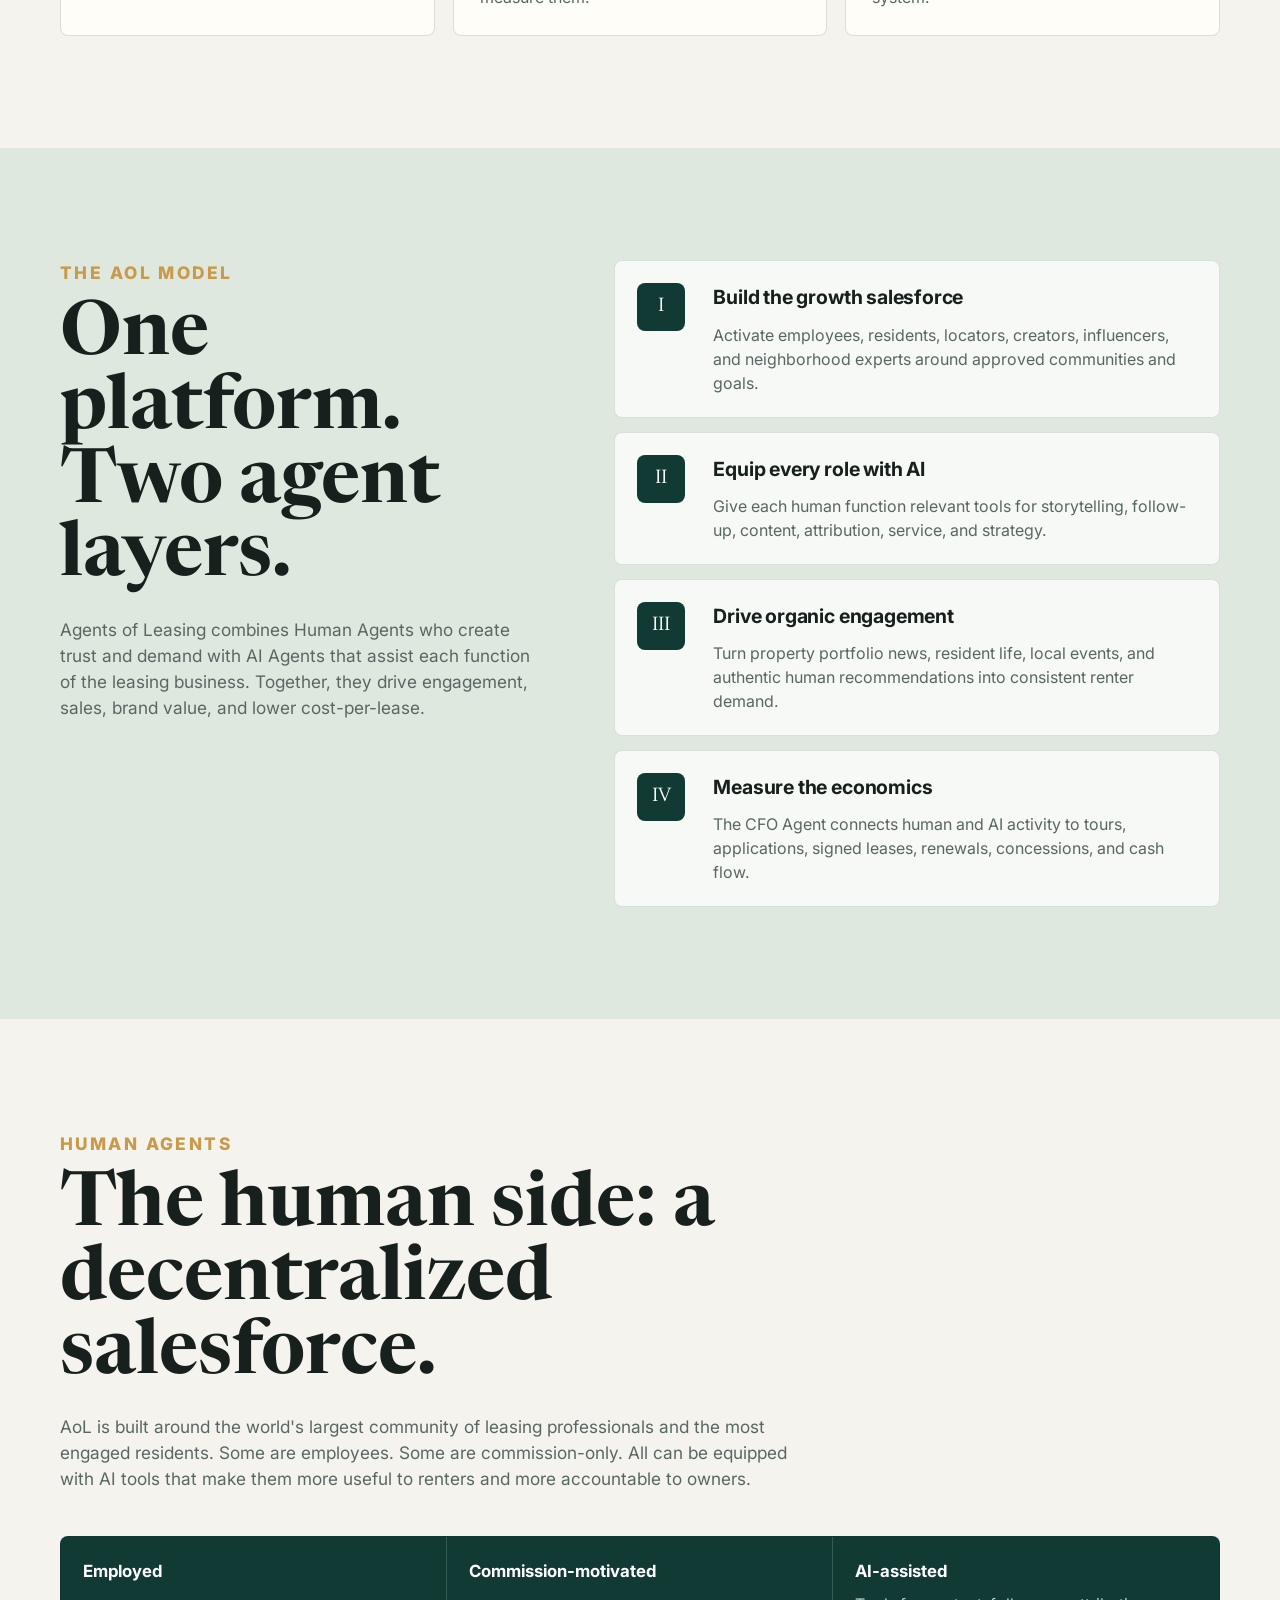
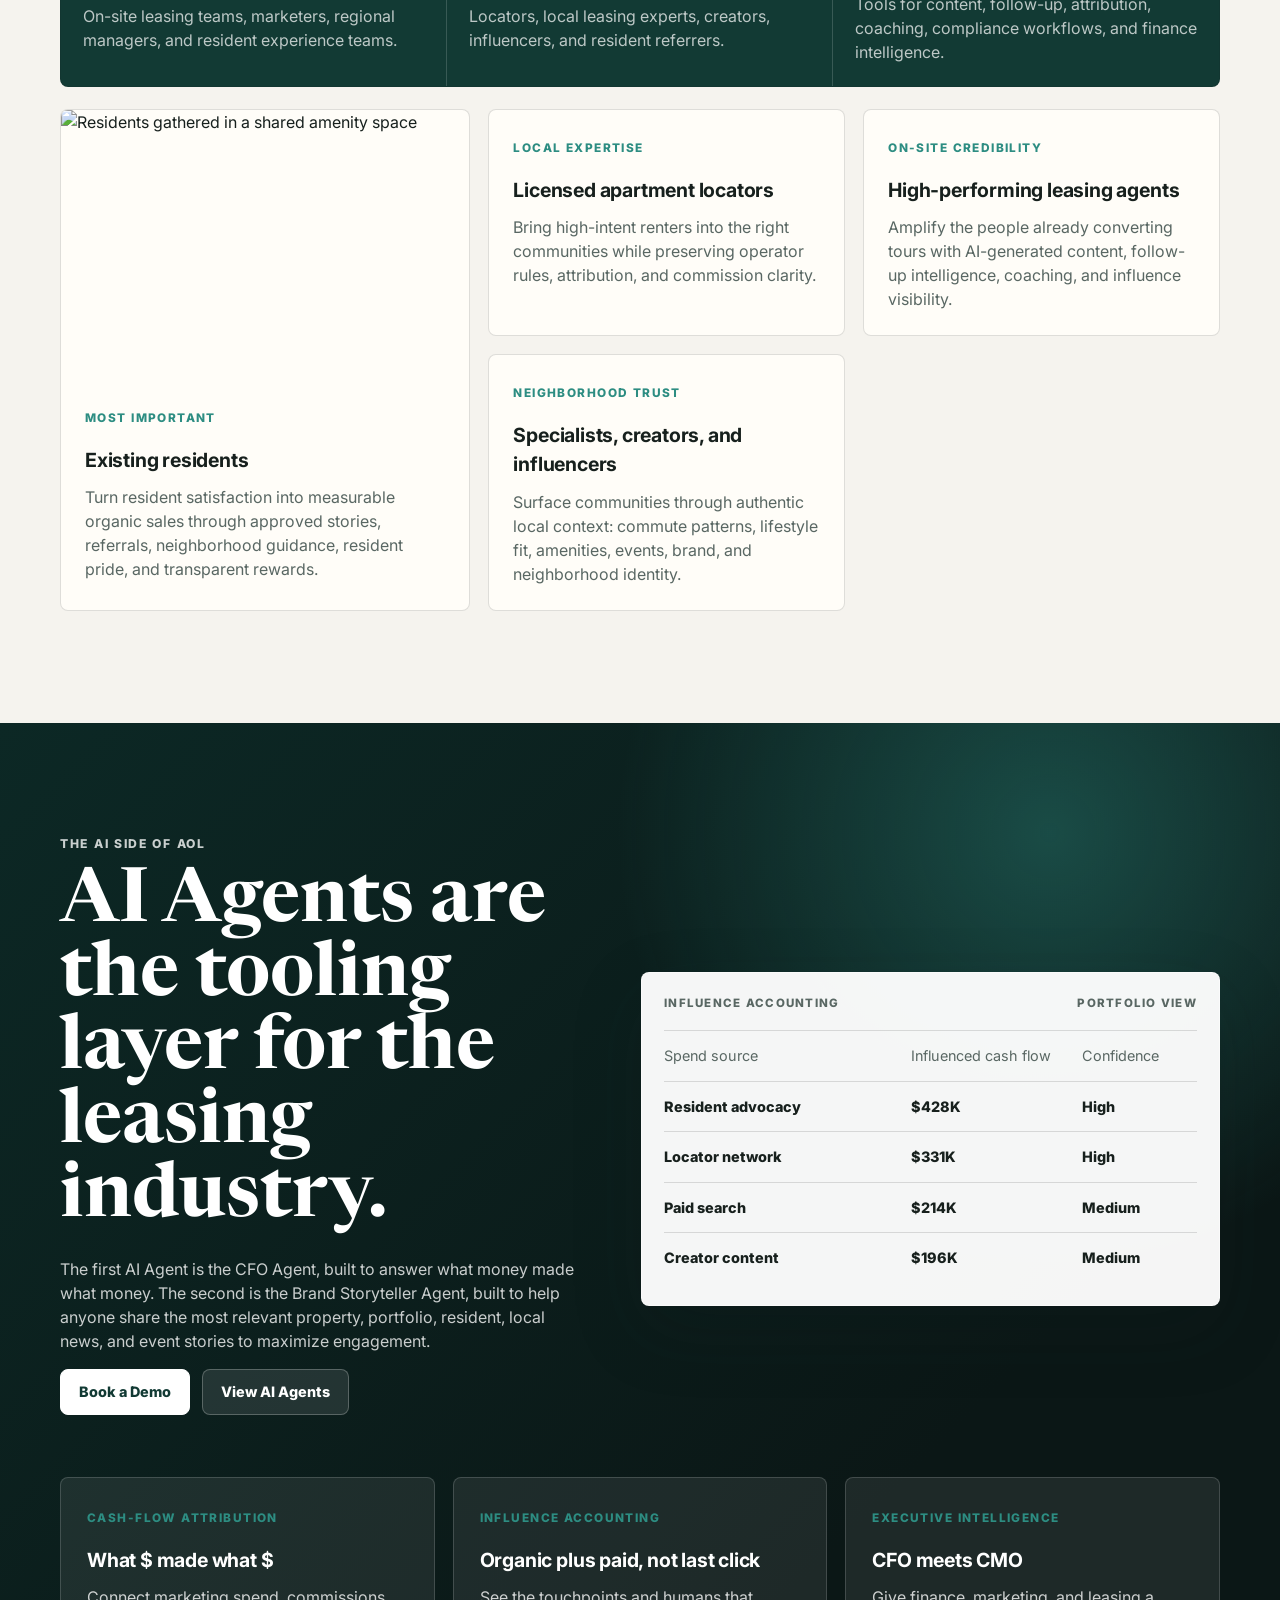
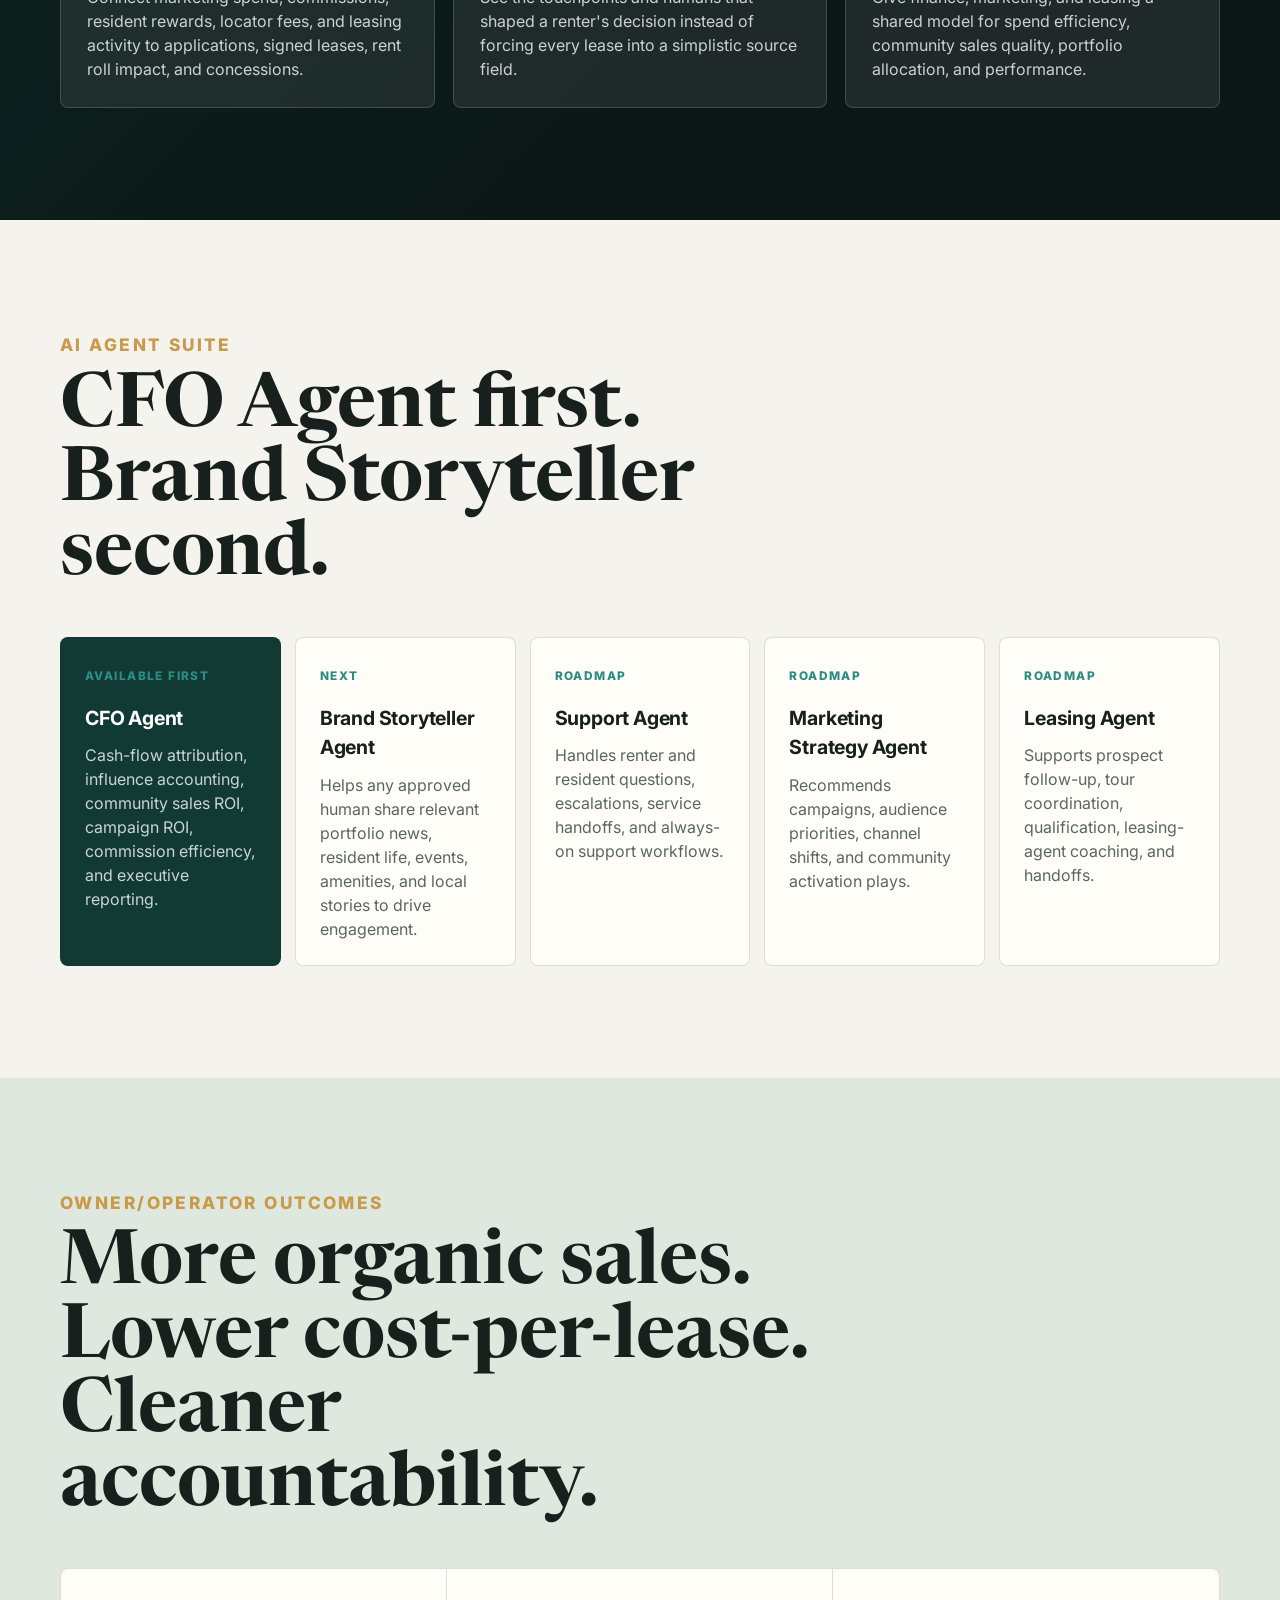
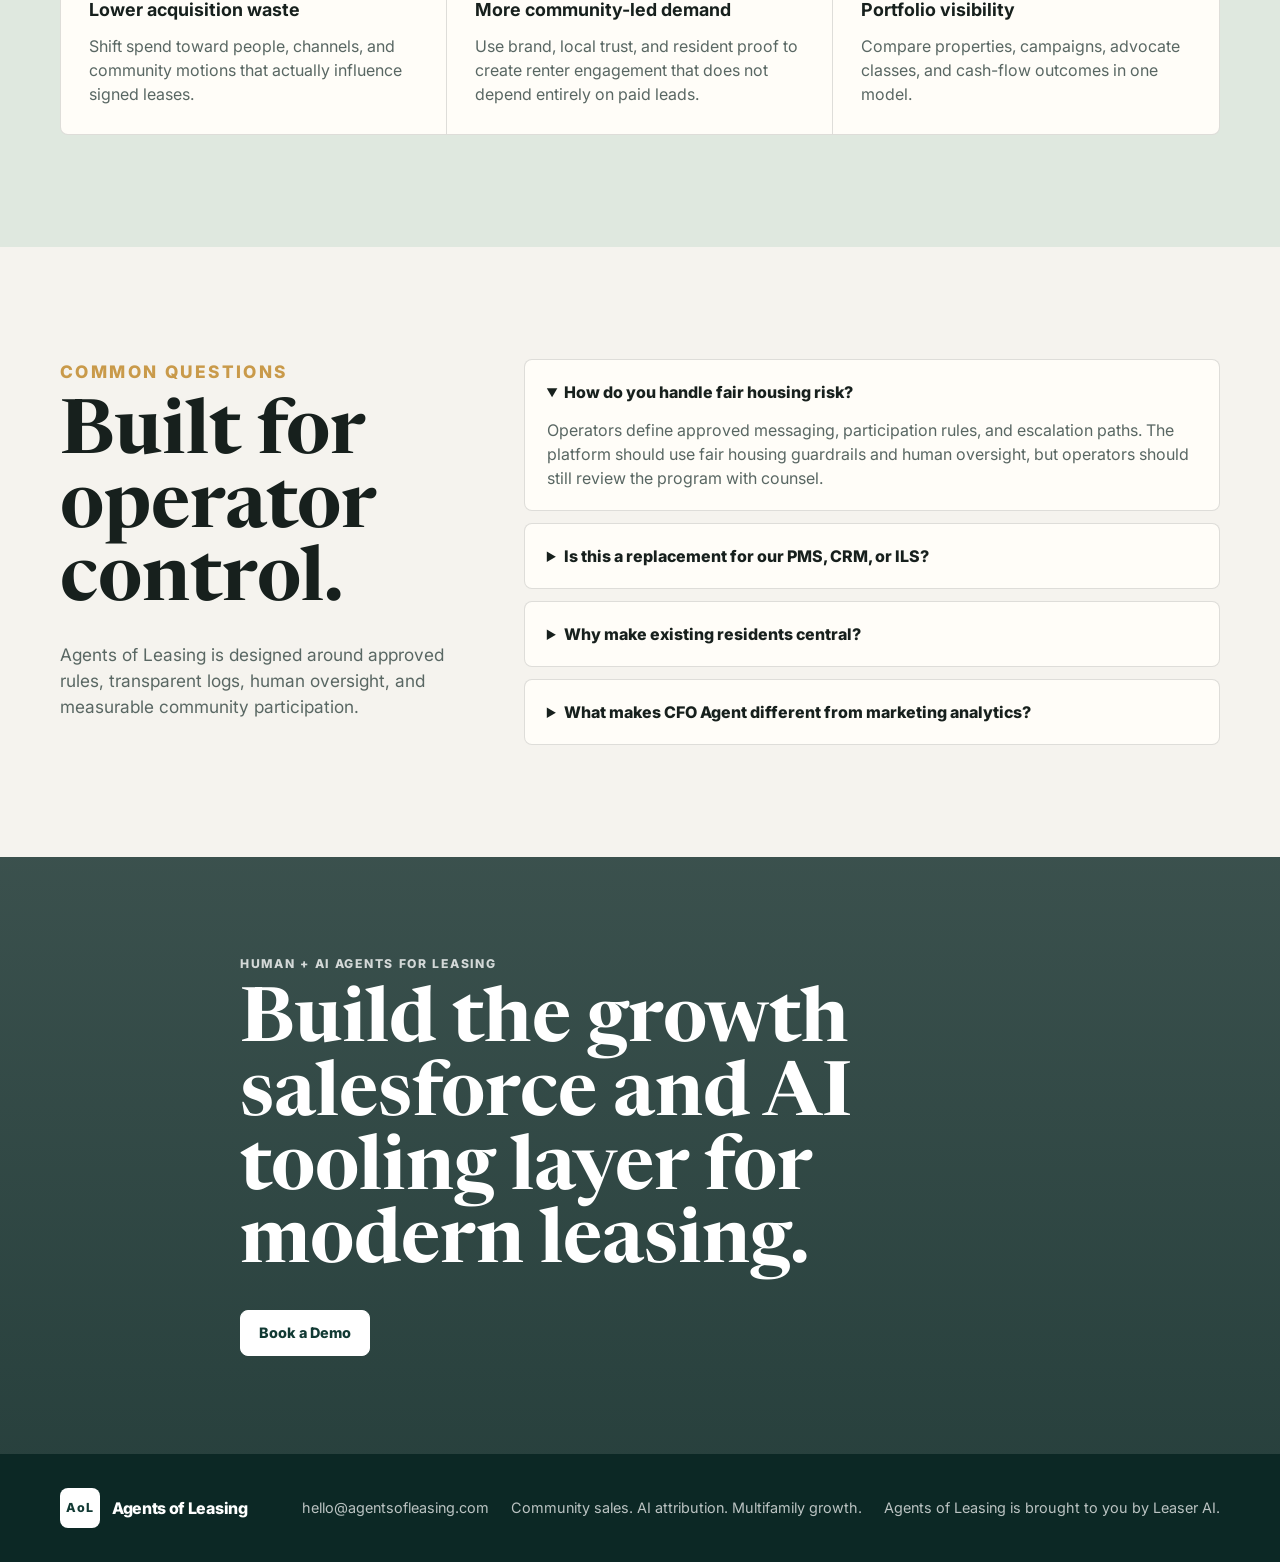
==== commit 57c18b77: "Add Leaser AI footer attribution" ====
--- a/index.html
+++ b/index.html
@@ -384,6 +384,7 @@
       <div>
         <a href="mailto:hello@agentsofleasing.com">hello@agentsofleasing.com</a>
         <span>Community sales. AI attribution. Multifamily growth.</span>
+        <span>Agents of Leasing is brought to you by <a href="https://LeaserAI.com">Leaser AI</a>.</span>
       </div>
     </div>
   </footer>
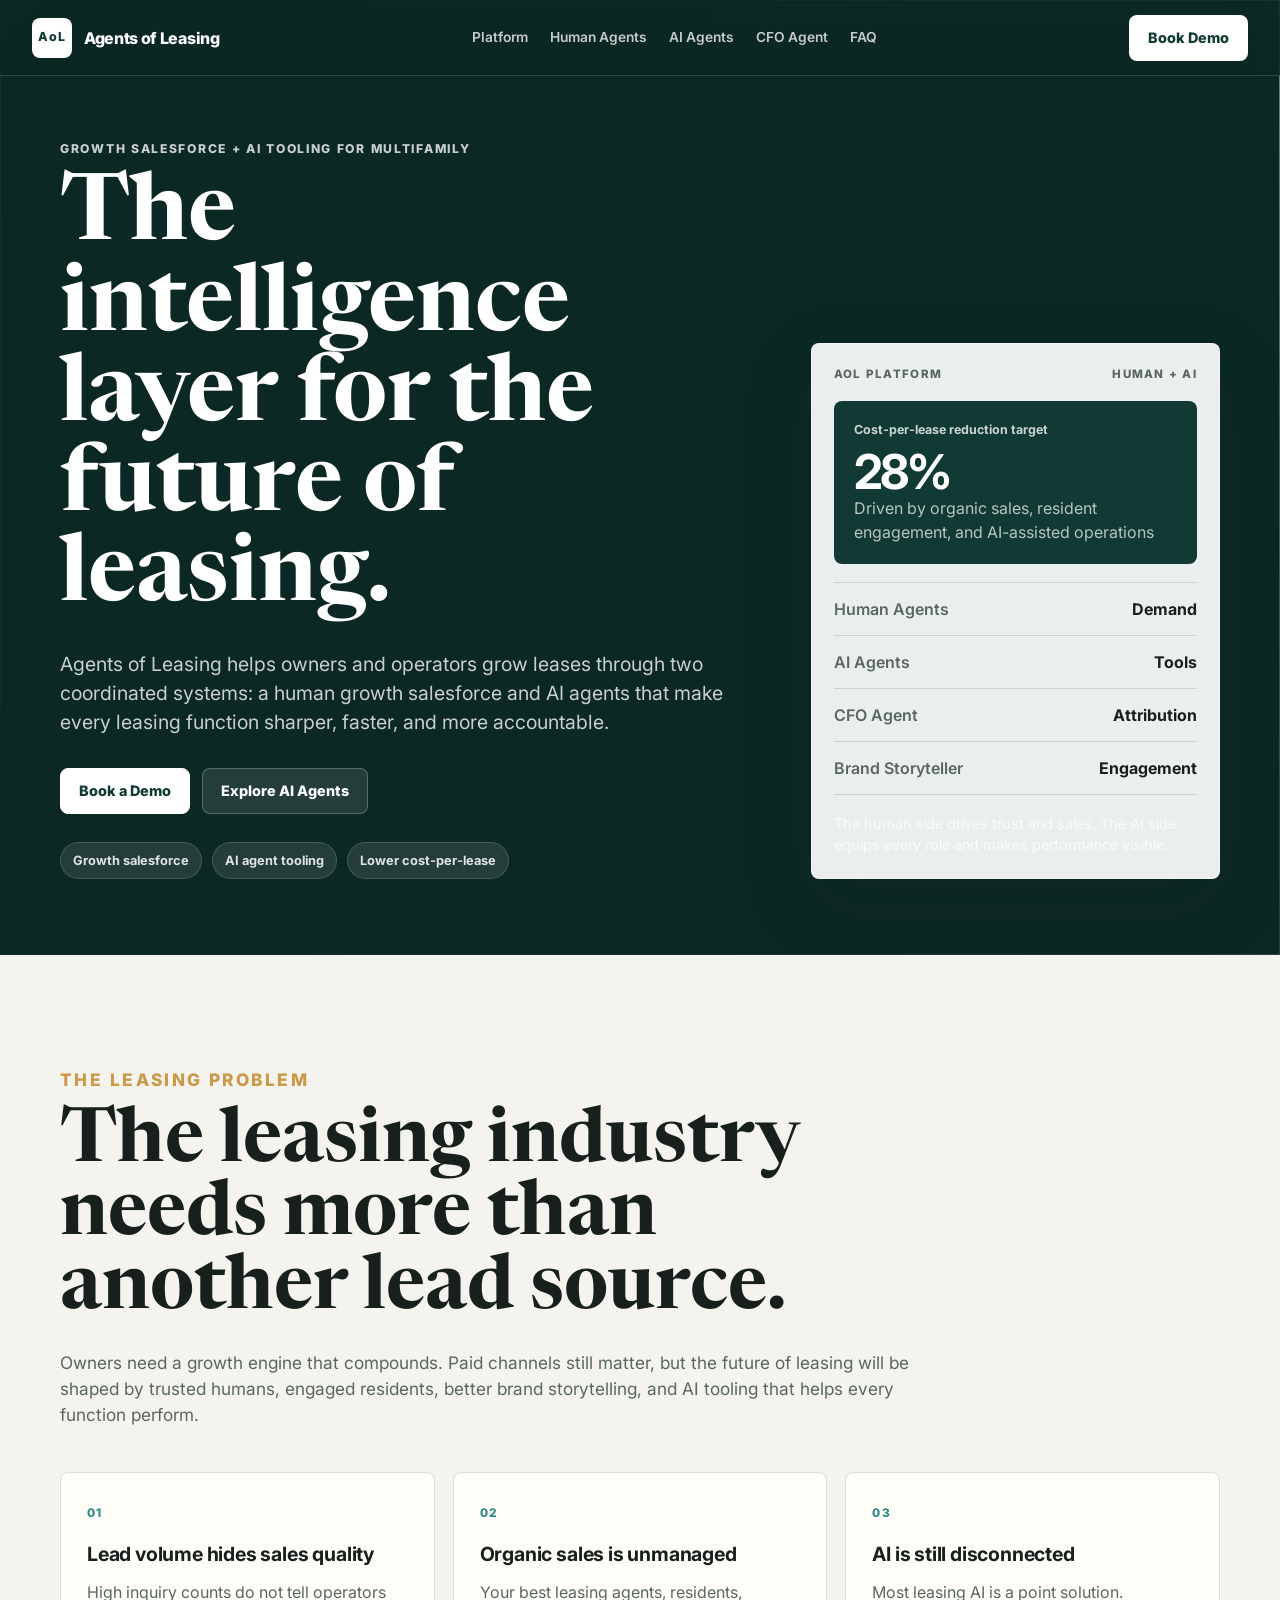
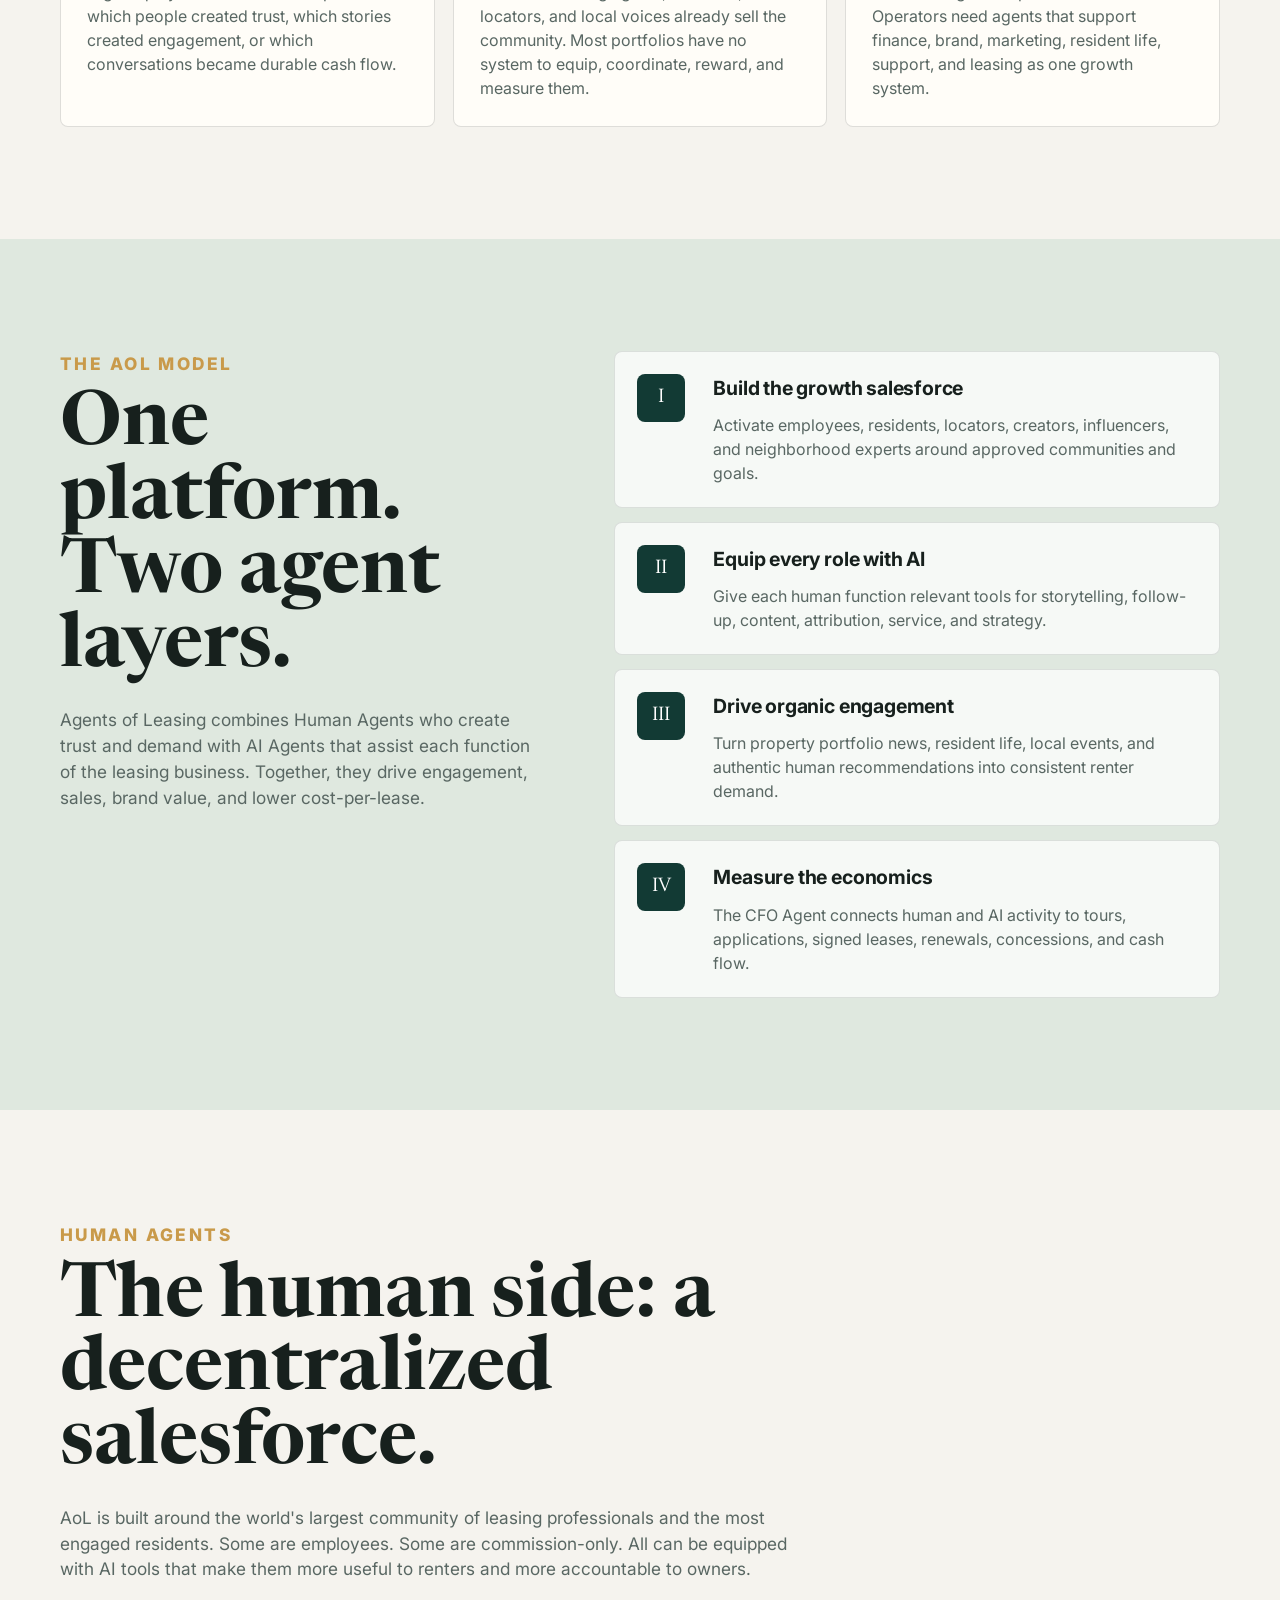
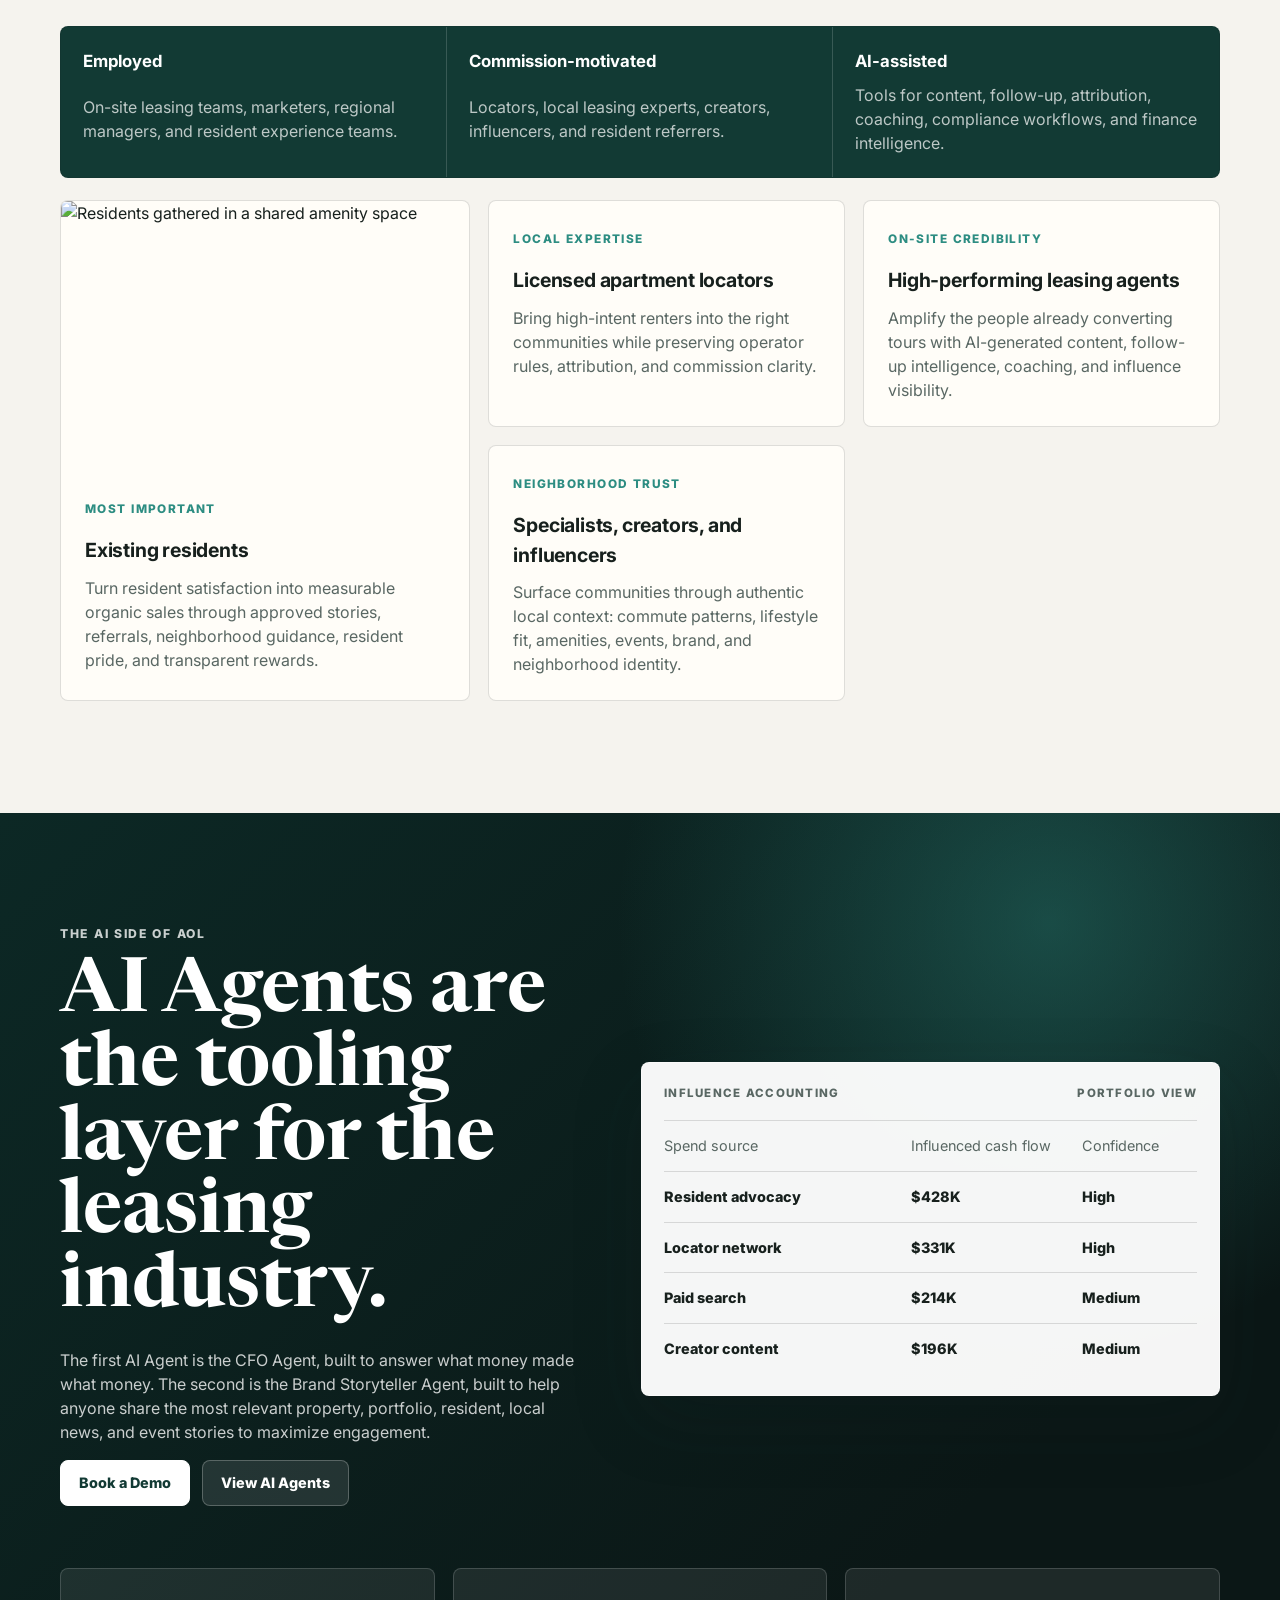
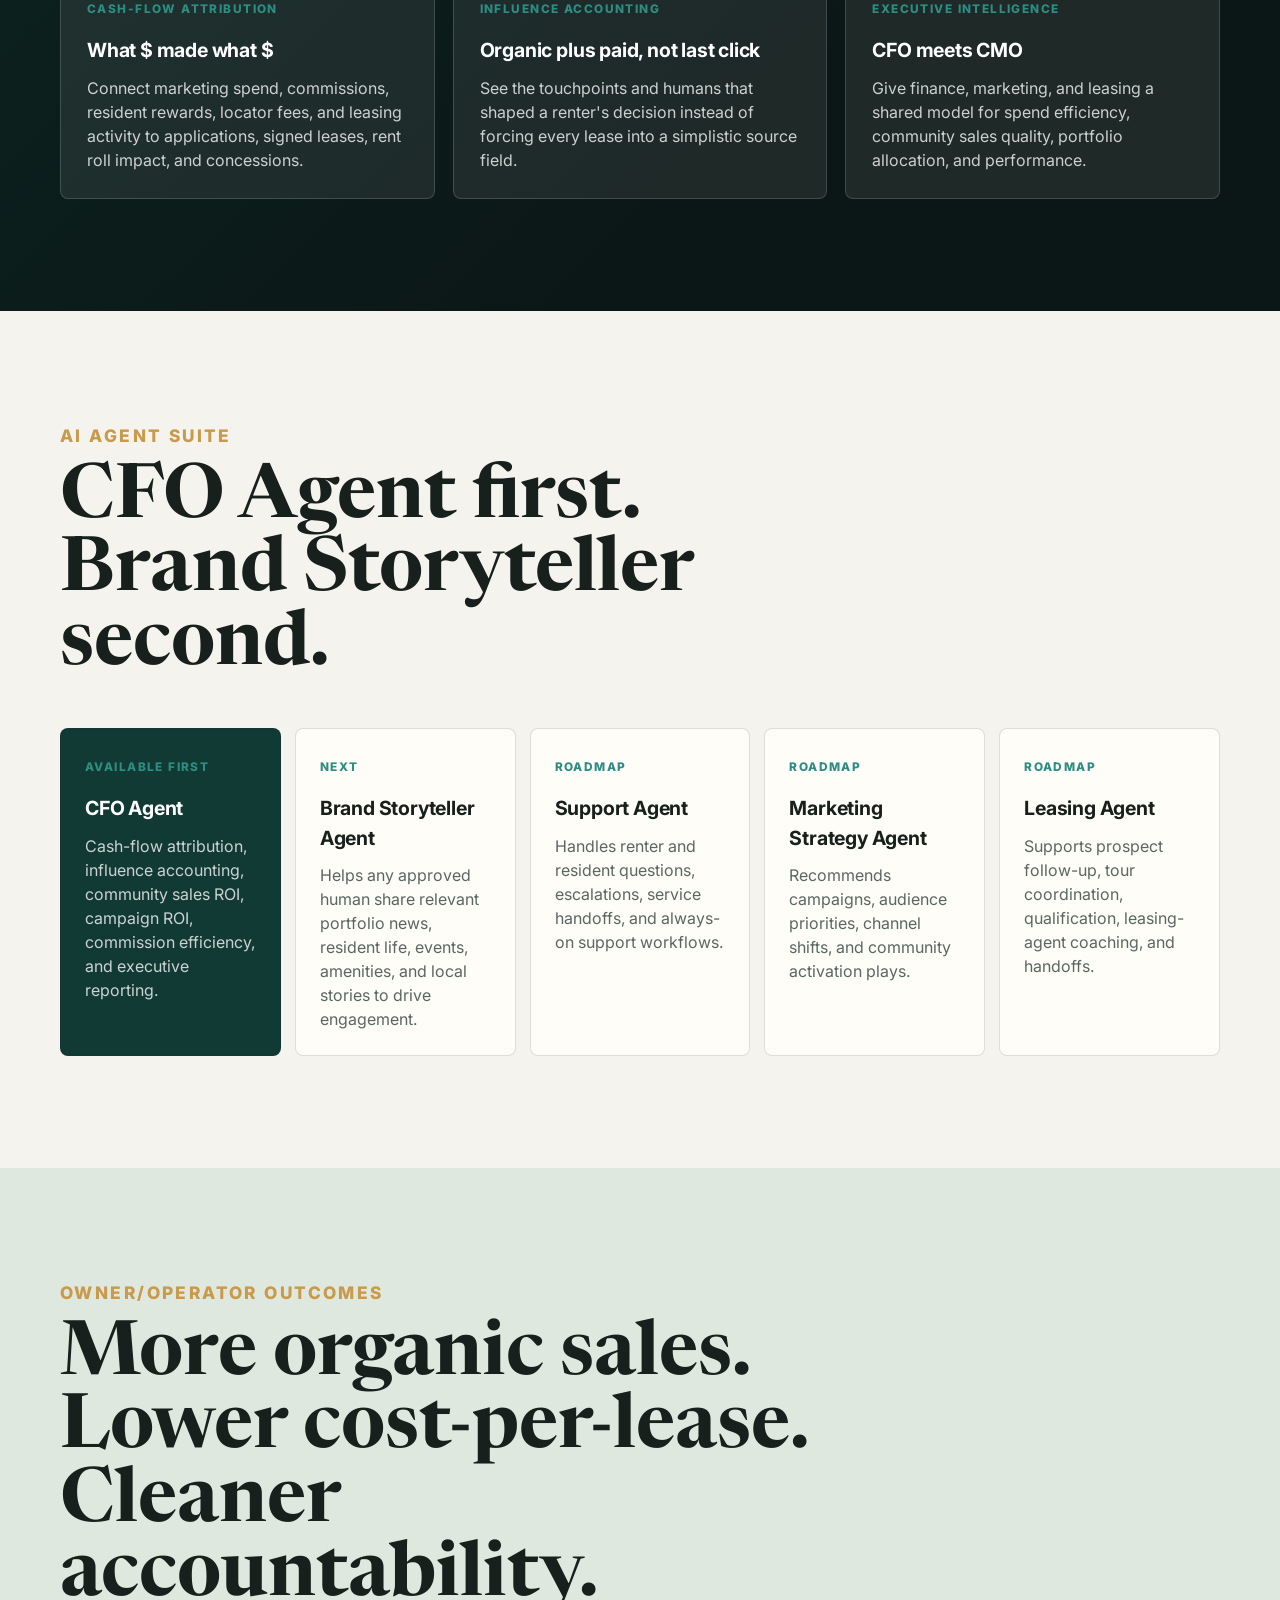
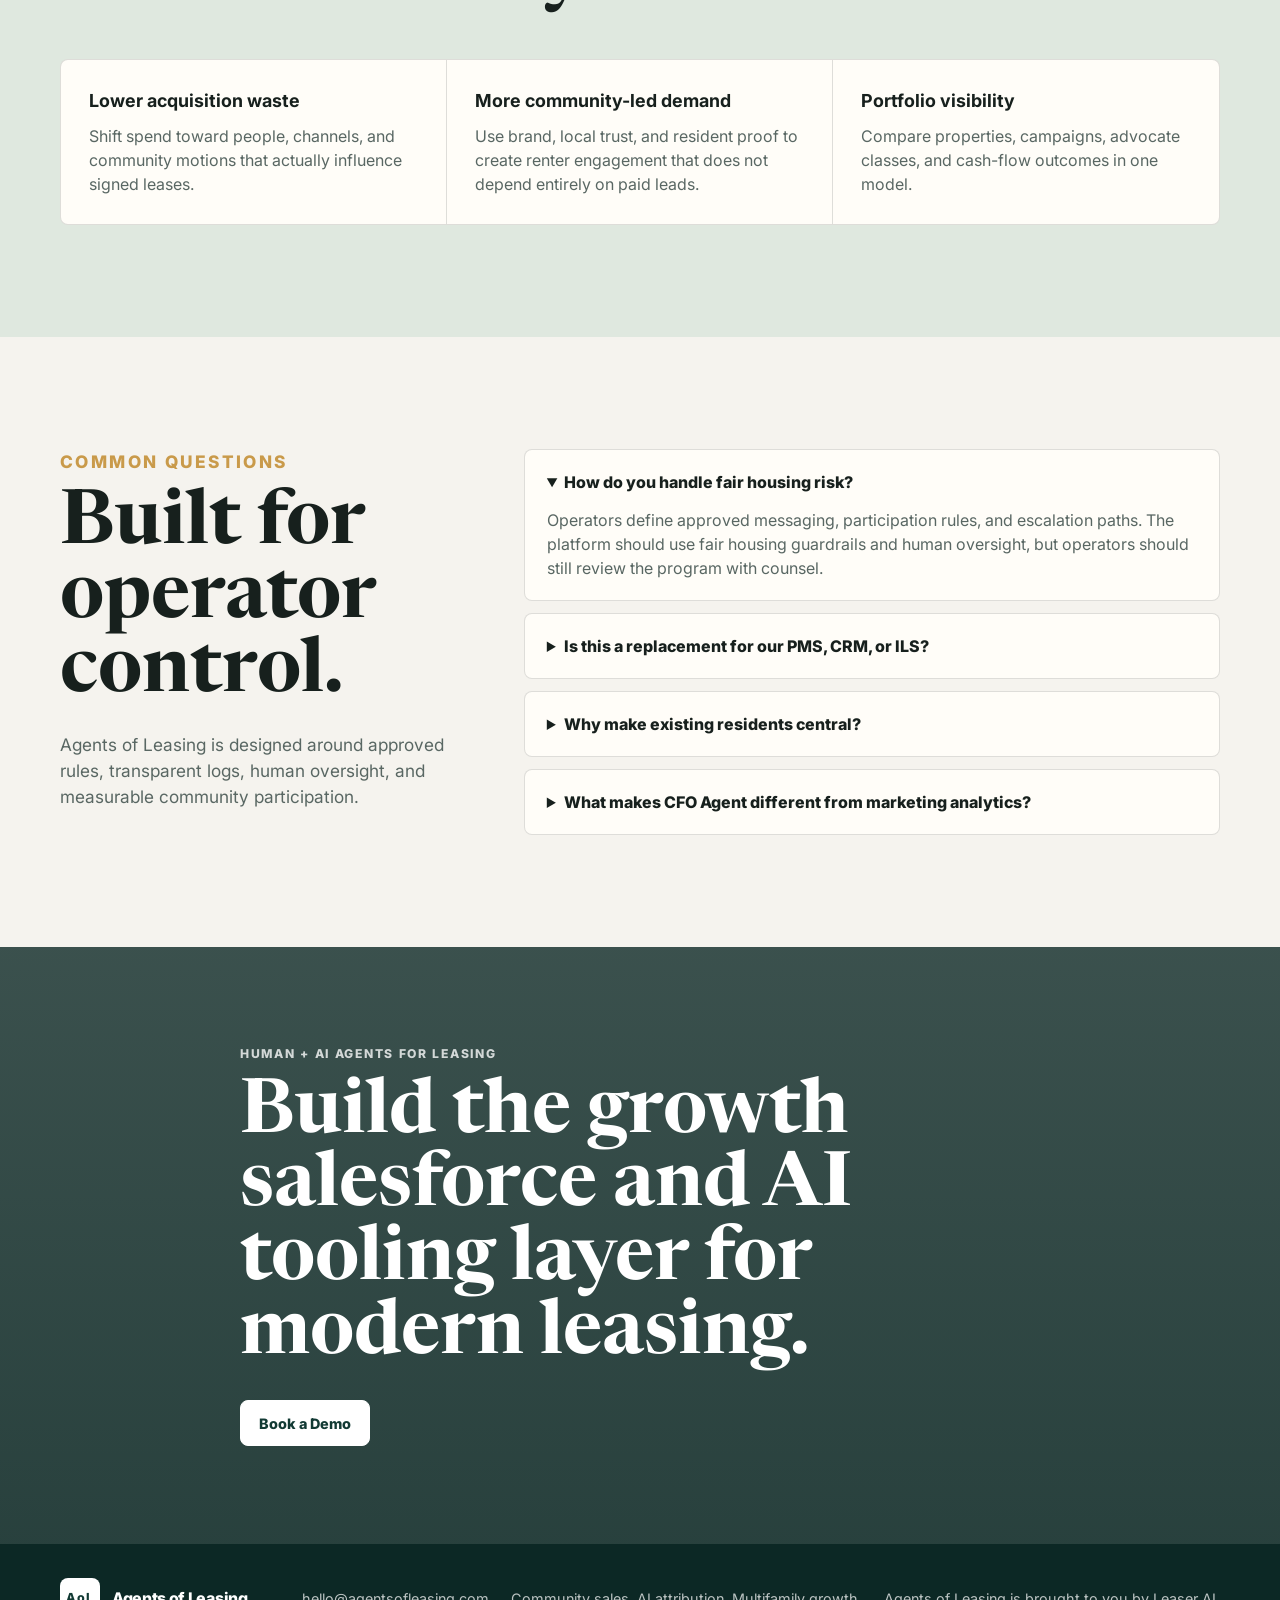
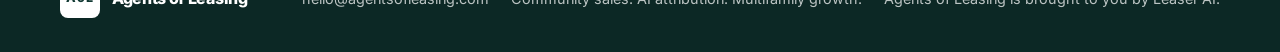
==== commit 8e8d4503: "Update hero positioning to intelligence layer" ====
--- a/index.html
+++ b/index.html
@@ -46,7 +46,7 @@
       <div class="container hero-grid">
         <div class="hero-copy">
           <p class="eyebrow">Growth salesforce + AI tooling for multifamily</p>
-          <h1>The operating layer for the future of leasing.</h1>
+          <h1>The intelligence layer for the future of leasing.</h1>
           <p class="hero-lede">
             Agents of Leasing helps owners and operators grow leases through two coordinated systems: a human growth salesforce and AI agents that make every leasing function sharper, faster, and more accountable.
           </p>
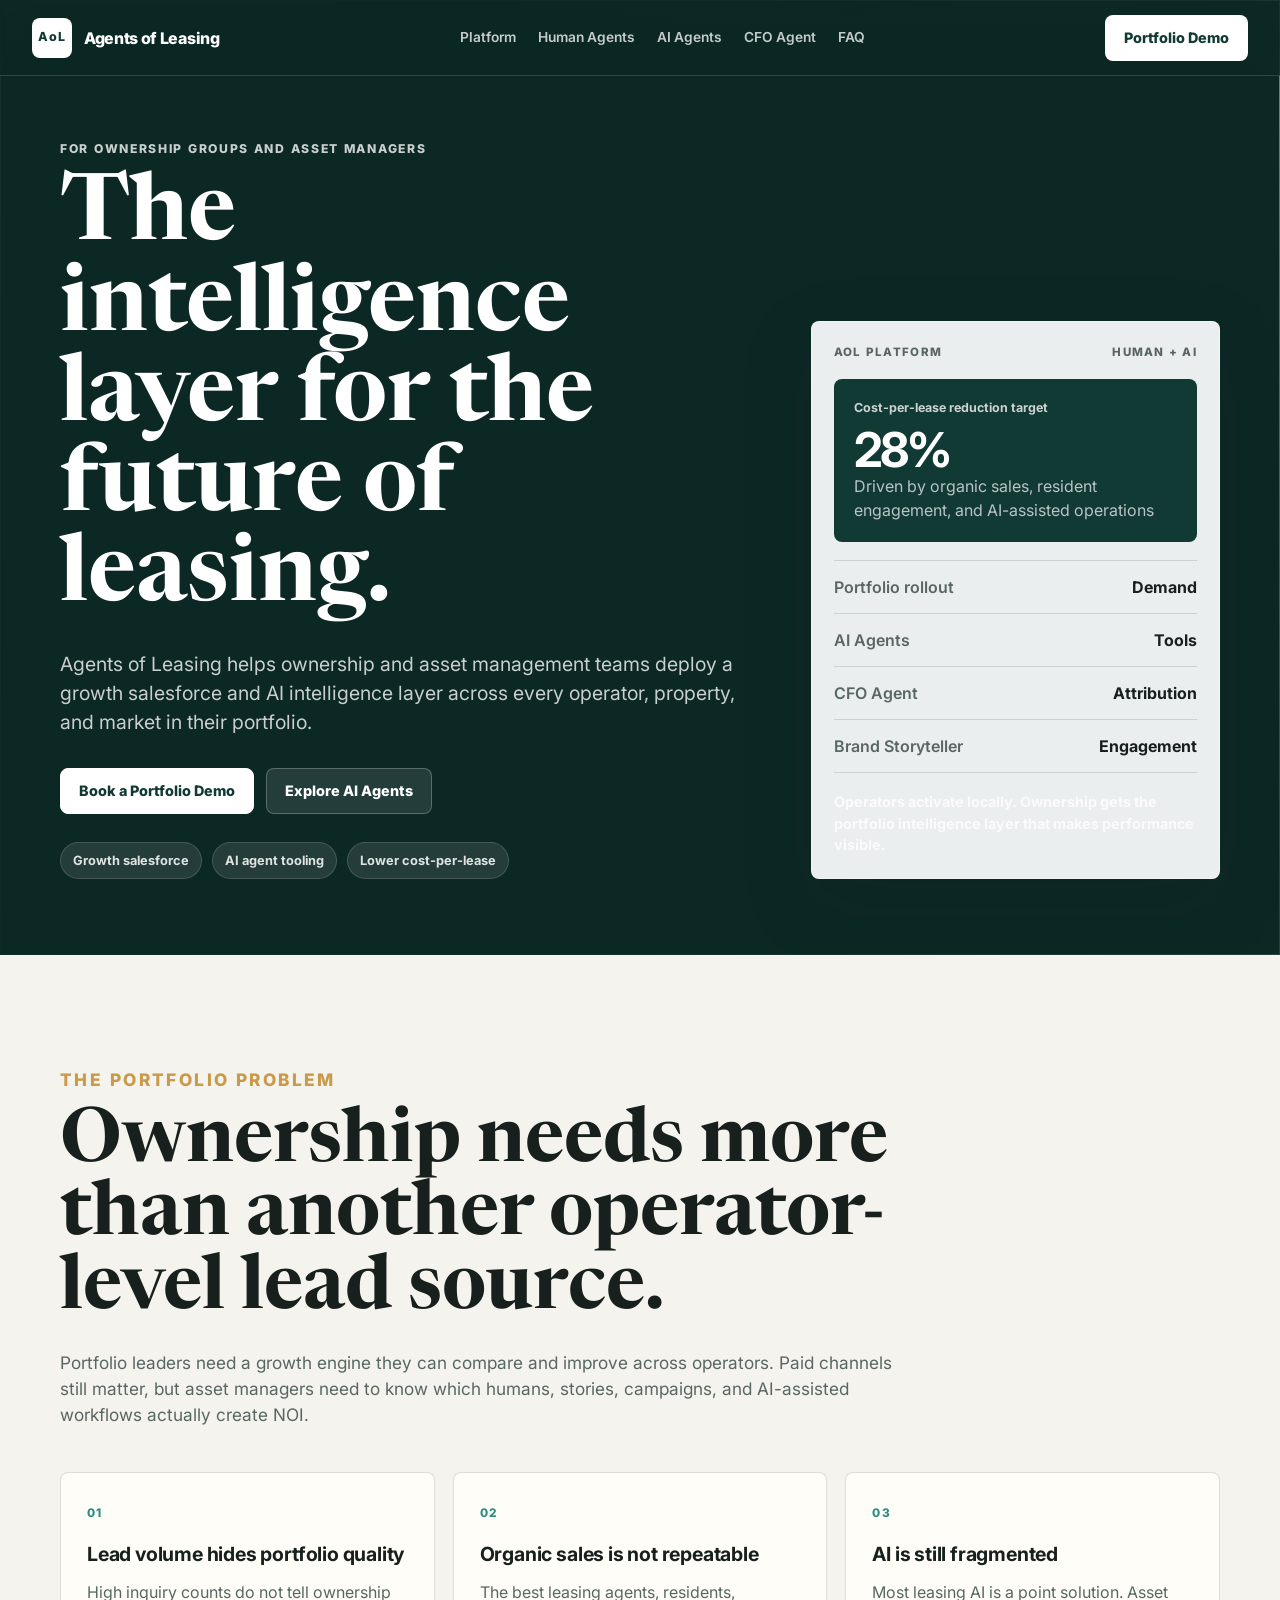
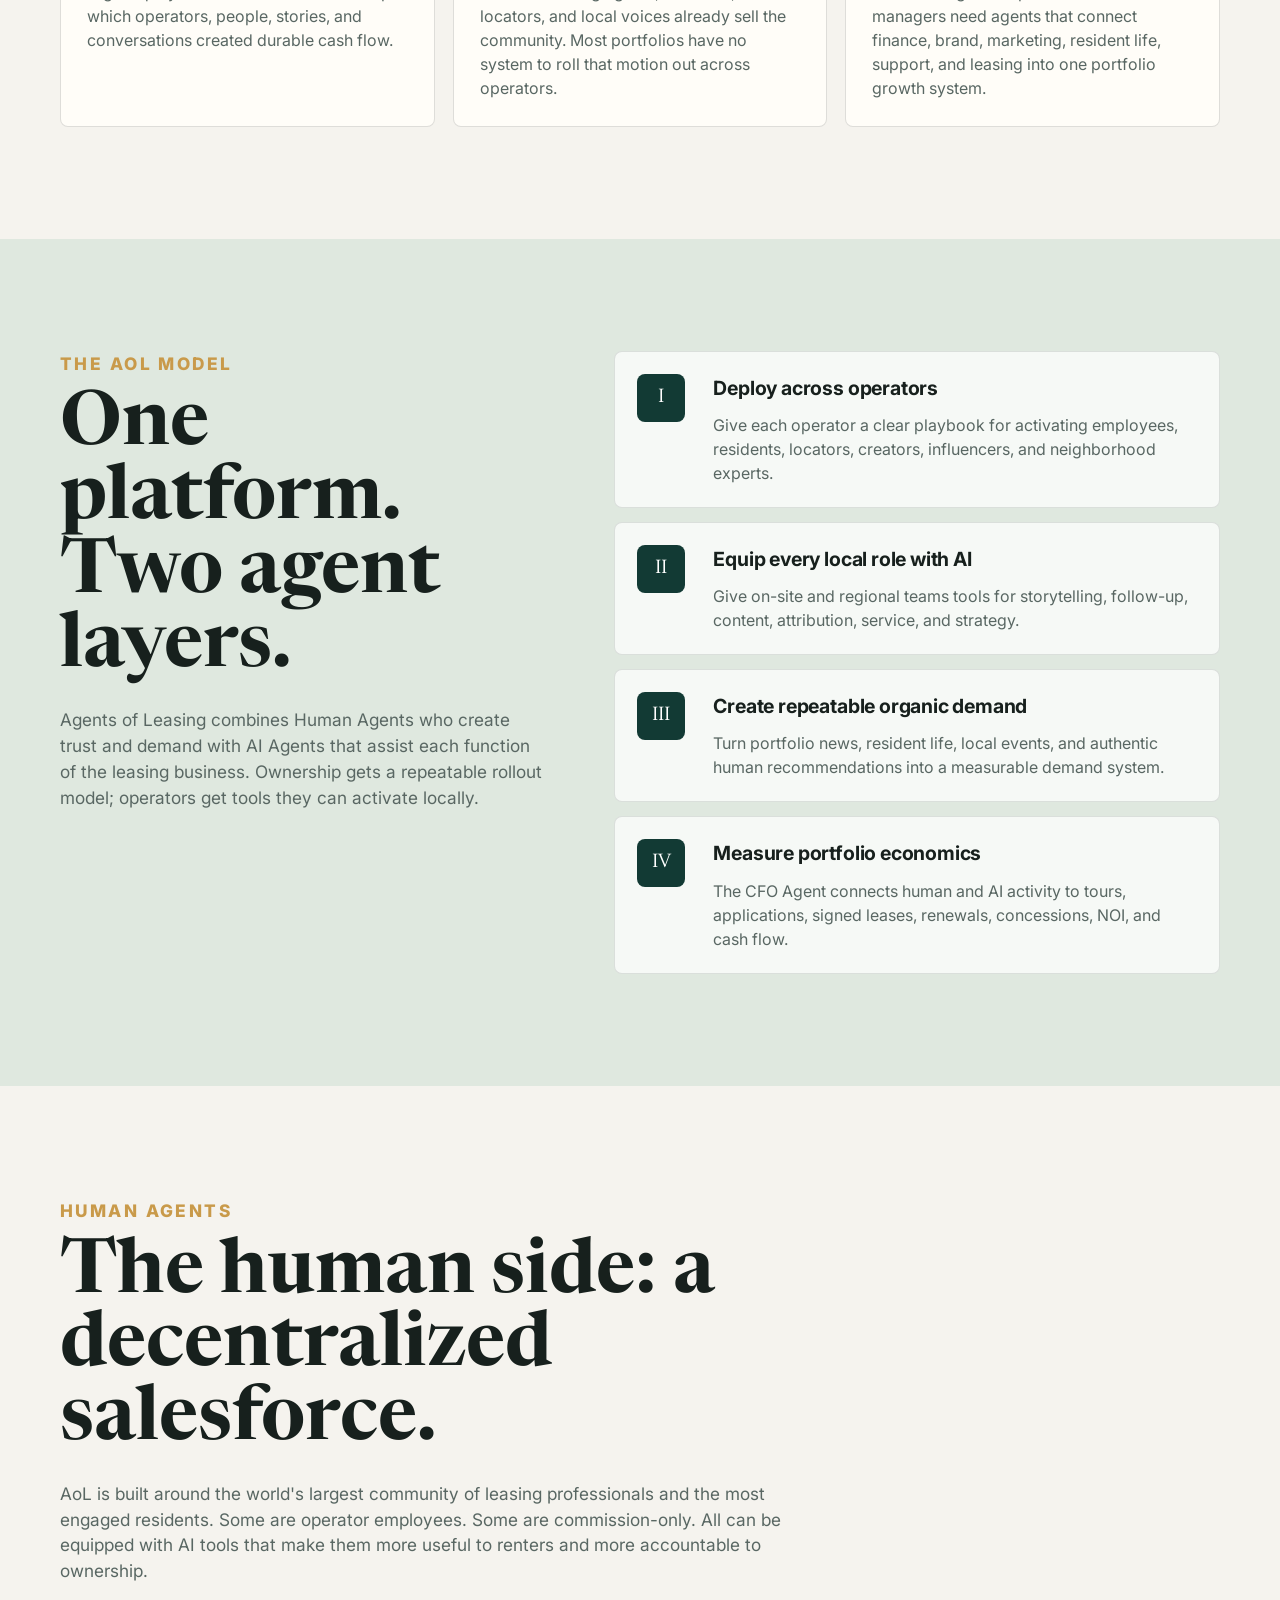
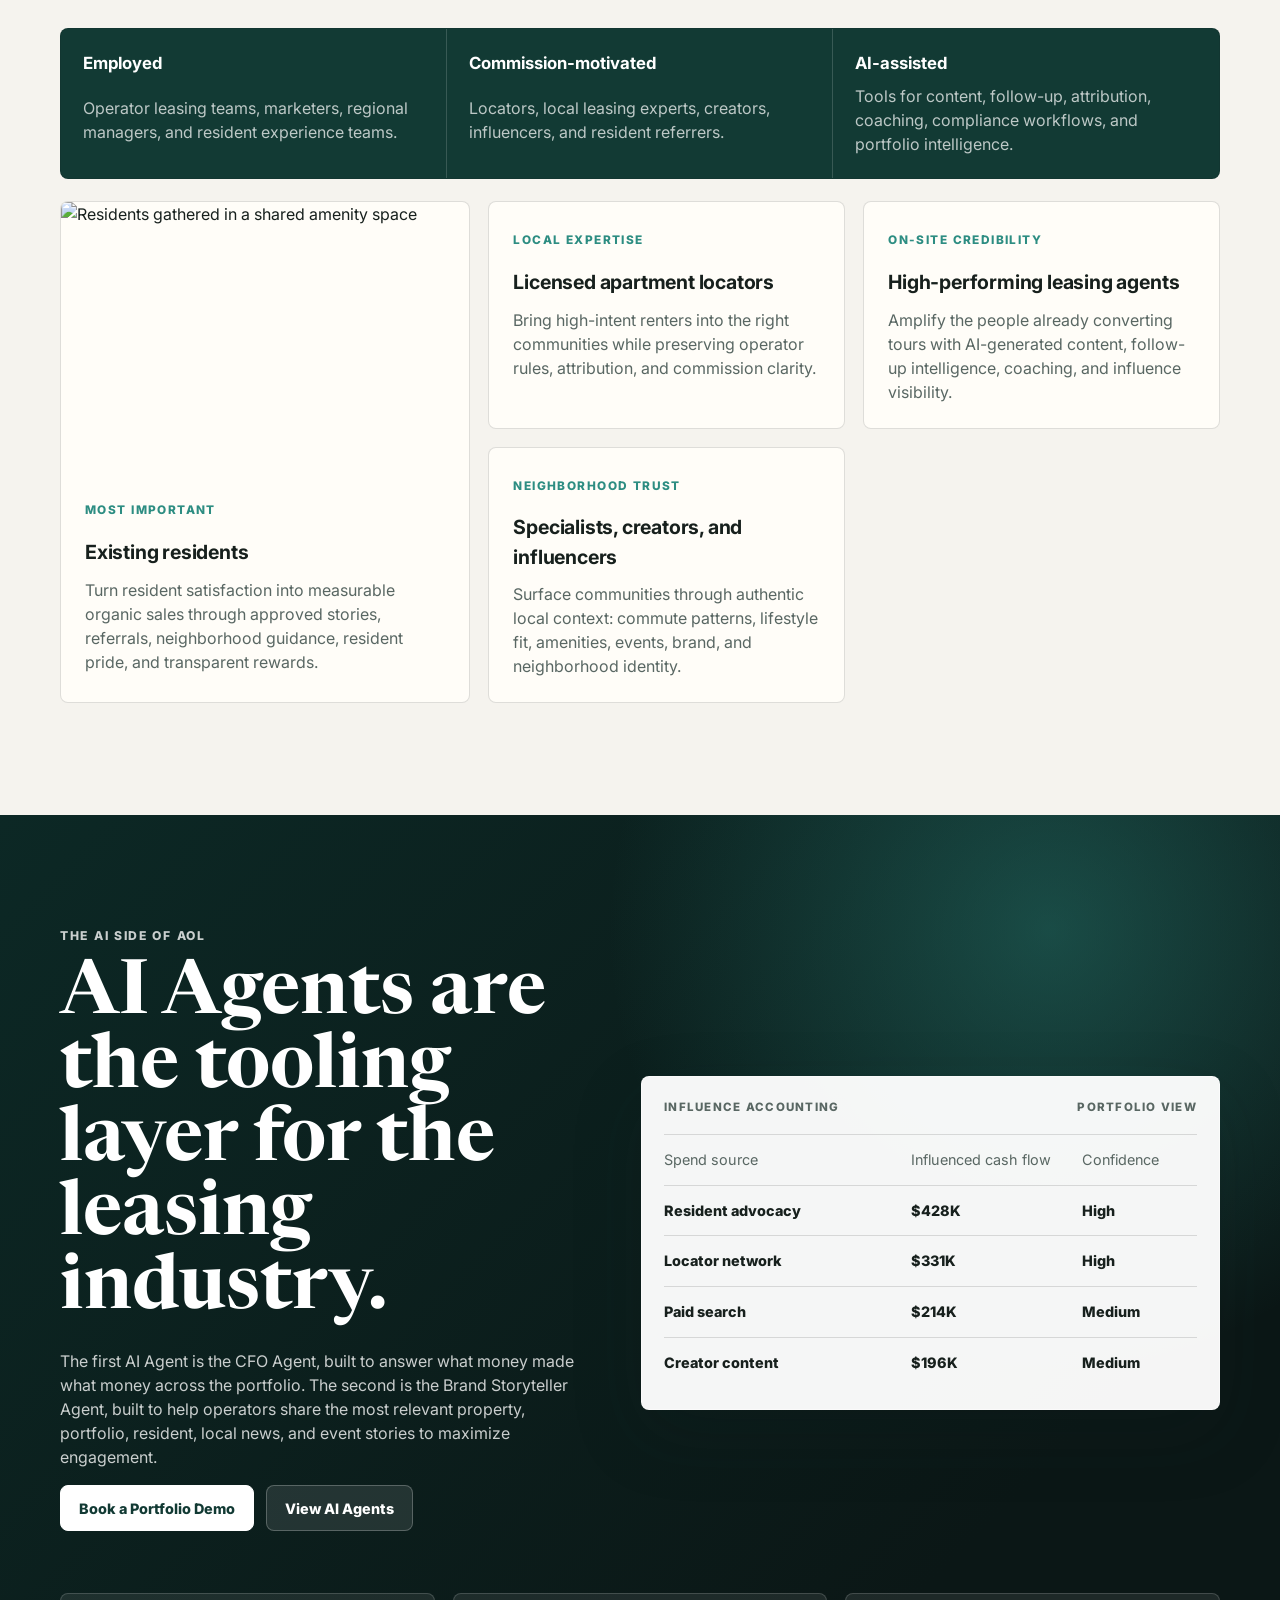
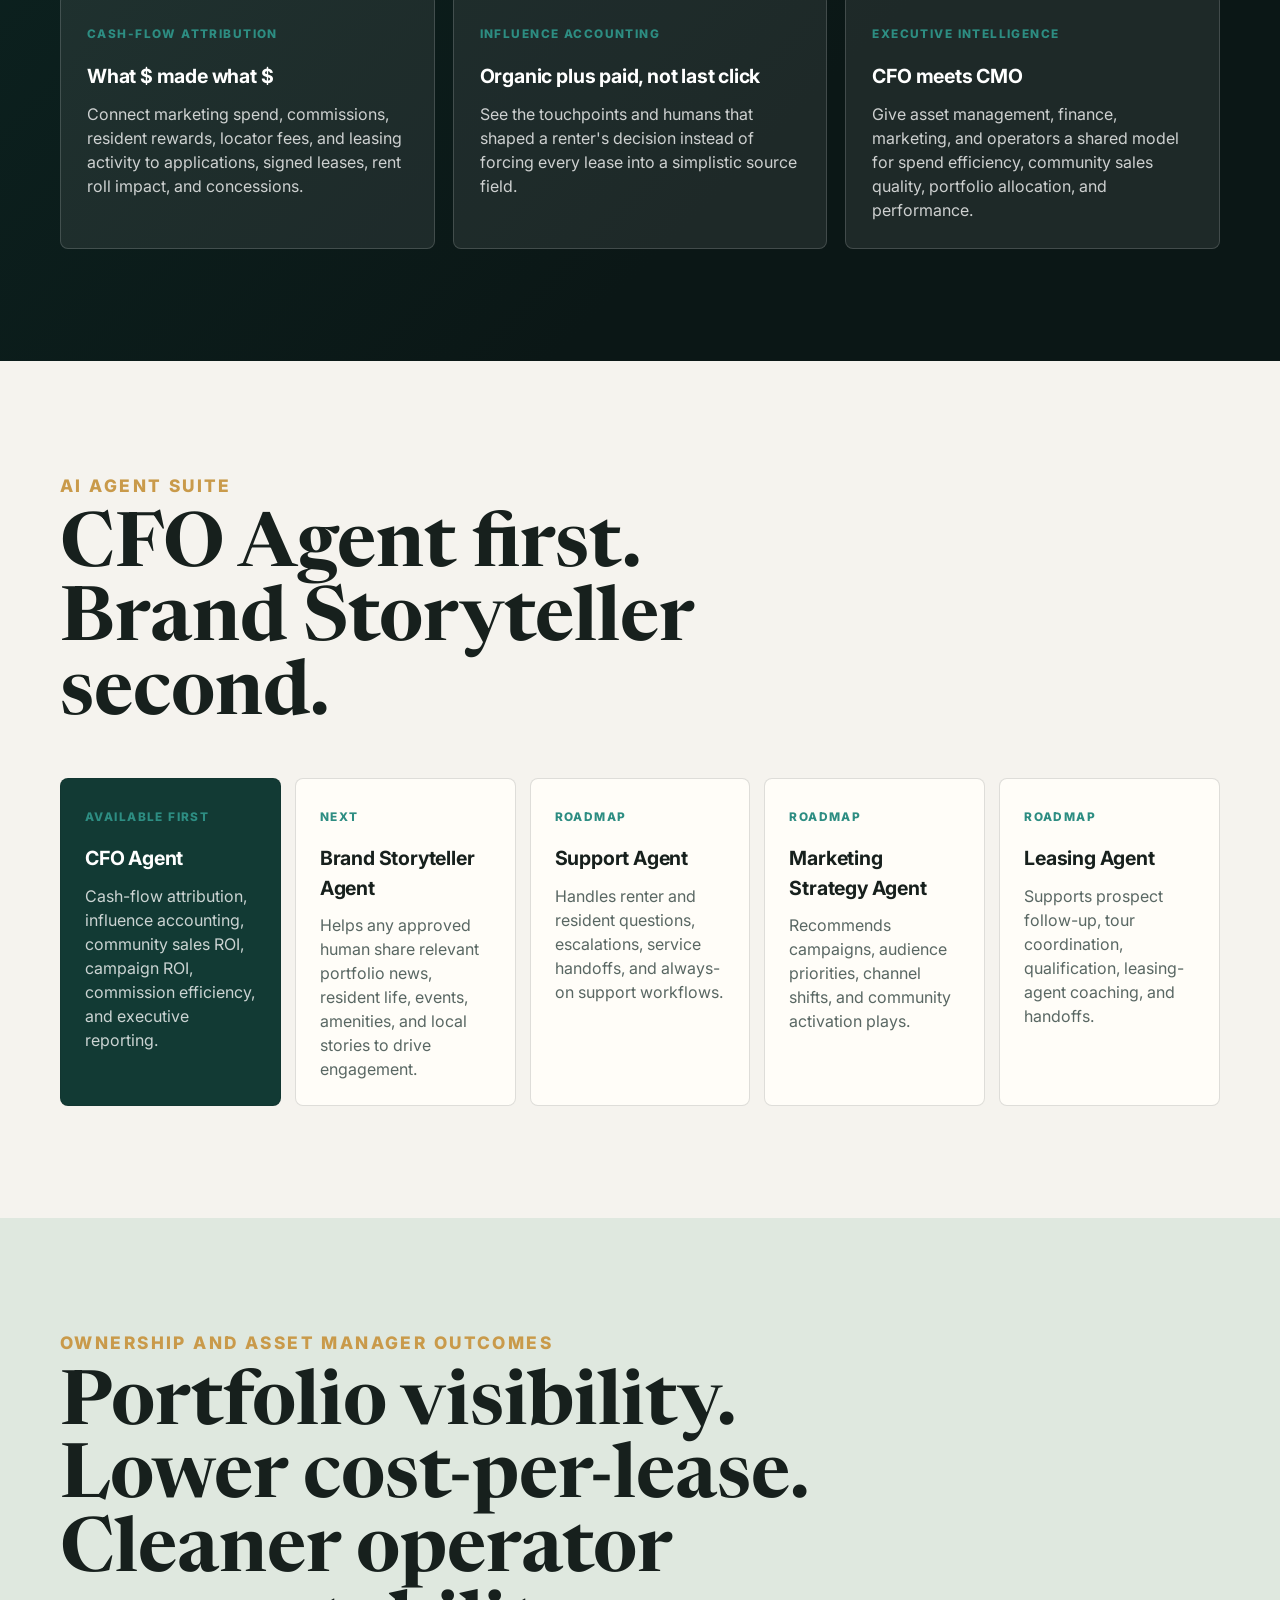
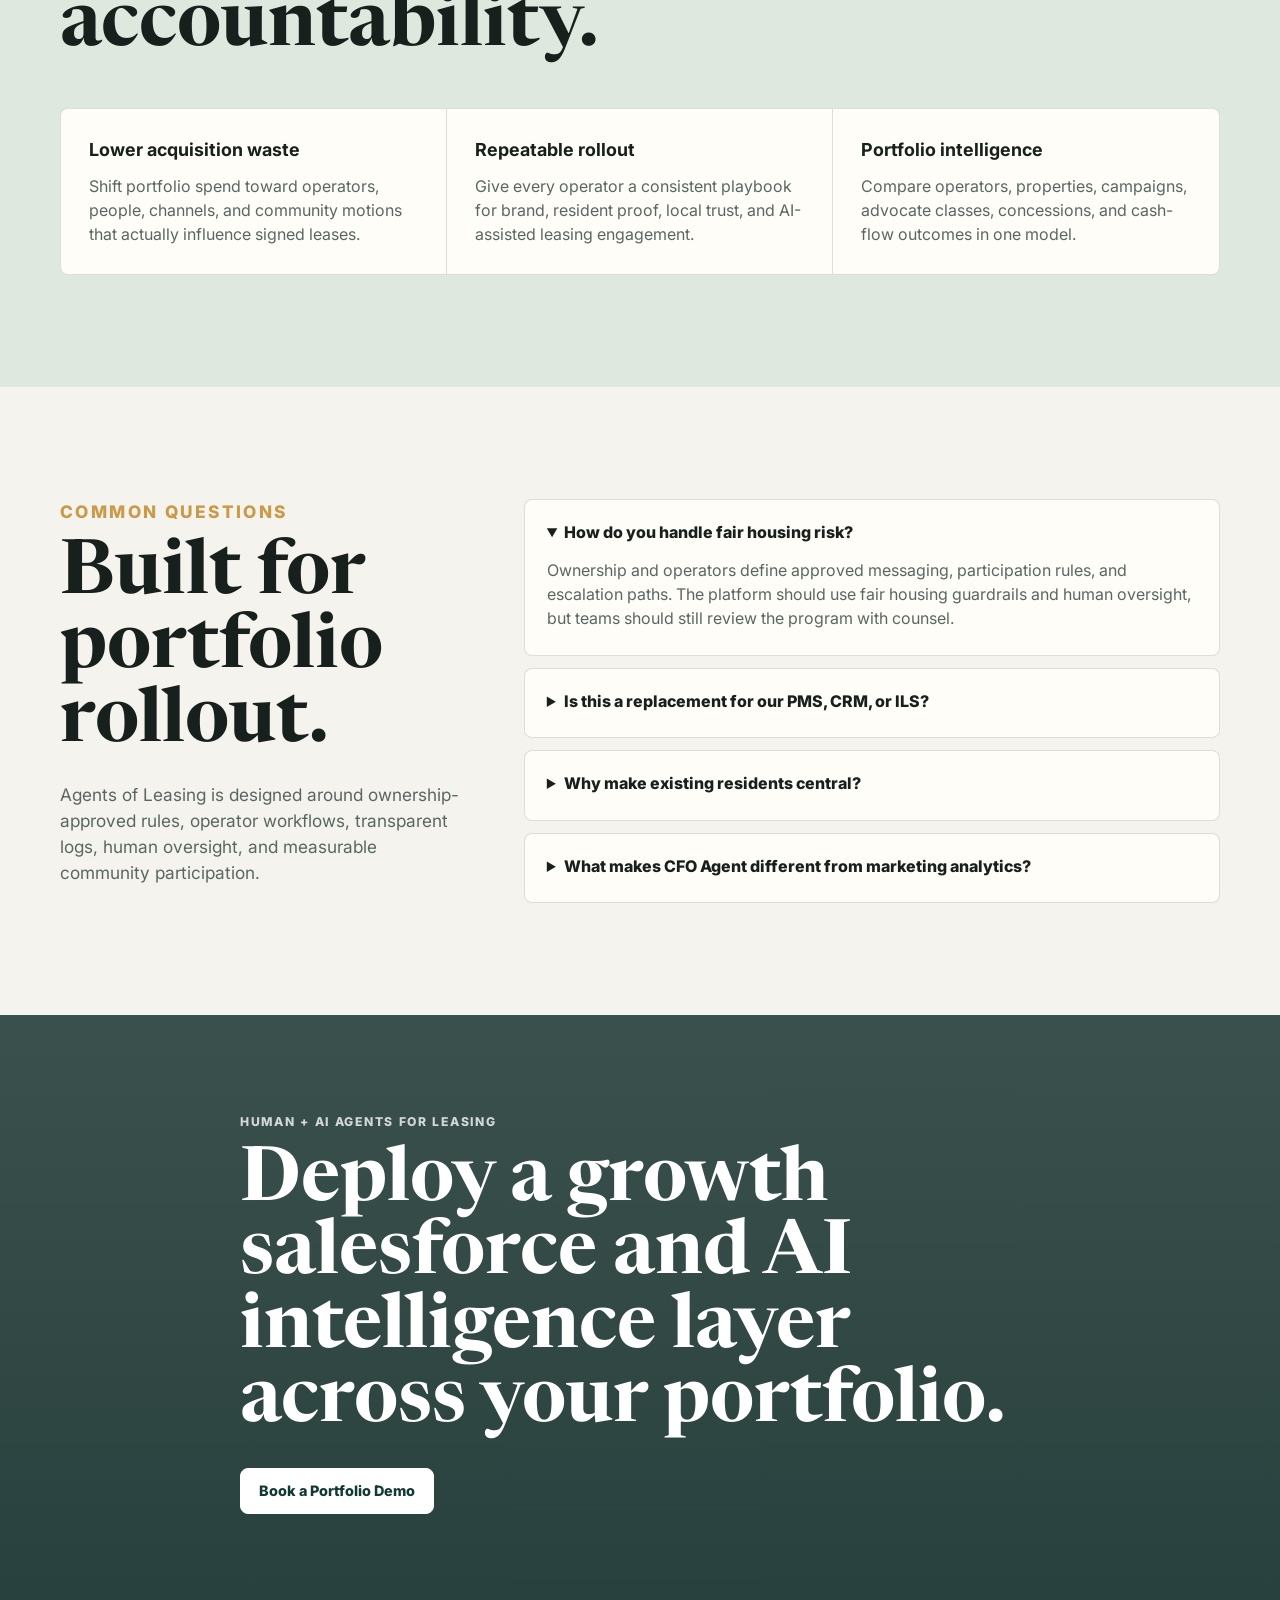
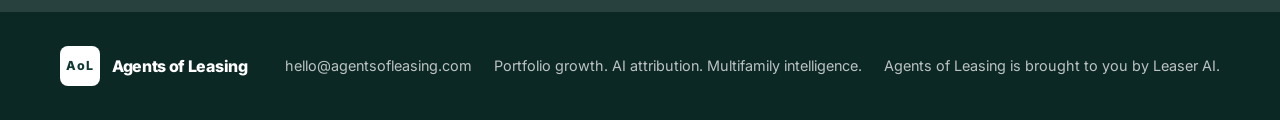
==== commit 53a6abed: "Reposition site for ownership and asset managers" ====
--- a/index.html
+++ b/index.html
@@ -3,10 +3,10 @@
 <head>
   <meta charset="UTF-8" />
   <meta name="viewport" content="width=device-width, initial-scale=1.0" />
-  <title>Agents of Leasing - Growth Salesforce and AI Tools for Multifamily</title>
-  <meta name="description" content="Agents of Leasing combines a growth salesforce of leasing professionals and engaged residents with AI tooling for the future of multifamily leasing." />
-  <meta property="og:title" content="Agents of Leasing - Growth Salesforce and AI Tools for Multifamily" />
-  <meta property="og:description" content="A human growth network and AI agent suite built to drive engagement, leases, lower cost-per-lease, and accountable cash flow." />
+  <title>Agents of Leasing - Portfolio Growth Salesforce and AI Intelligence</title>
+  <meta name="description" content="Agents of Leasing helps ownership groups and asset managers deploy a growth salesforce and AI intelligence layer across operators, properties, and markets." />
+  <meta property="og:title" content="Agents of Leasing - Portfolio Growth Salesforce and AI Intelligence" />
+  <meta property="og:description" content="A portfolio growth network and AI agent suite built to drive engagement, leases, lower cost-per-lease, and accountable cash flow." />
   <meta property="og:type" content="website" />
   <meta property="og:image" content="https://images.unsplash.com/photo-1600607687939-ce8a6c25118c?auto=format&fit=crop&w=1600&q=80" />
   <meta name="twitter:card" content="summary_large_image" />
@@ -34,7 +34,7 @@
       <a href="ai-agents.html#cfo-agent">CFO Agent</a>
       <a href="#faq">FAQ</a>
     </nav>
-    <a class="header-cta" href="mailto:hello@agentsofleasing.com?subject=Agents%20of%20Leasing%20Demo">Book Demo</a>
+    <a class="header-cta" href="mailto:hello@agentsofleasing.com?subject=Agents%20of%20Leasing%20Demo">Portfolio Demo</a>
   </header>
 
   <main id="top">
@@ -45,13 +45,13 @@
       <div class="hero-overlay" aria-hidden="true"></div>
       <div class="container hero-grid">
         <div class="hero-copy">
-          <p class="eyebrow">Growth salesforce + AI tooling for multifamily</p>
+          <p class="eyebrow">For ownership groups and asset managers</p>
           <h1>The intelligence layer for the future of leasing.</h1>
           <p class="hero-lede">
-            Agents of Leasing helps owners and operators grow leases through two coordinated systems: a human growth salesforce and AI agents that make every leasing function sharper, faster, and more accountable.
+            Agents of Leasing helps ownership and asset management teams deploy a growth salesforce and AI intelligence layer across every operator, property, and market in their portfolio.
           </p>
           <div class="hero-actions">
-            <a class="btn btn-primary" href="mailto:hello@agentsofleasing.com?subject=Agents%20of%20Leasing%20Demo">Book a Demo</a>
+            <a class="btn btn-primary" href="mailto:hello@agentsofleasing.com?subject=Agents%20of%20Leasing%20Demo">Book a Portfolio Demo</a>
             <a class="btn btn-secondary" href="ai-agents.html">Explore AI Agents</a>
           </div>
           <div class="hero-points" aria-label="Platform highlights">
@@ -72,7 +72,7 @@
           </div>
           <div class="attribution-list">
             <div>
-              <span>Human Agents</span>
+              <span>Portfolio rollout</span>
               <strong>Demand</strong>
             </div>
             <div>
@@ -88,7 +88,7 @@
               <strong>Engagement</strong>
             </div>
           </div>
-          <p class="panel-note">The human side drives trust and sales. The AI side equips every role and makes performance visible.</p>
+          <p class="panel-note">Operators activate locally. Ownership gets the portfolio intelligence layer that makes performance visible.</p>
         </aside>
       </div>
     </section>
@@ -96,27 +96,27 @@
     <section class="section" id="problem">
       <div class="container">
         <div class="section-heading">
-          <p class="eyebrow">The leasing problem</p>
-          <h2>The leasing industry needs more than another lead source.</h2>
+          <p class="eyebrow">The portfolio problem</p>
+          <h2>Ownership needs more than another operator-level lead source.</h2>
           <p>
-            Owners need a growth engine that compounds. Paid channels still matter, but the future of leasing will be shaped by trusted humans, engaged residents, better brand storytelling, and AI tooling that helps every function perform.
+            Portfolio leaders need a growth engine they can compare and improve across operators. Paid channels still matter, but asset managers need to know which humans, stories, campaigns, and AI-assisted workflows actually create NOI.
           </p>
         </div>
         <div class="problem-grid">
           <article>
             <span>01</span>
-            <h3>Lead volume hides sales quality</h3>
-            <p>High inquiry counts do not tell operators which people created trust, which stories created engagement, or which conversations became durable cash flow.</p>
+            <h3>Lead volume hides portfolio quality</h3>
+            <p>High inquiry counts do not tell ownership which operators, people, stories, and conversations created durable cash flow.</p>
           </article>
           <article>
             <span>02</span>
-            <h3>Organic sales is unmanaged</h3>
-            <p>Your best leasing agents, residents, locators, and local voices already sell the community. Most portfolios have no system to equip, coordinate, reward, and measure them.</p>
+            <h3>Organic sales is not repeatable</h3>
+            <p>The best leasing agents, residents, locators, and local voices already sell the community. Most portfolios have no system to roll that motion out across operators.</p>
           </article>
           <article>
             <span>03</span>
-            <h3>AI is still disconnected</h3>
-            <p>Most leasing AI is a point solution. Operators need agents that support finance, brand, marketing, resident life, support, and leasing as one growth system.</p>
+            <h3>AI is still fragmented</h3>
+            <p>Most leasing AI is a point solution. Asset managers need agents that connect finance, brand, marketing, resident life, support, and leasing into one portfolio growth system.</p>
           </article>
         </div>
       </div>
@@ -128,36 +128,36 @@
           <p class="eyebrow">The AoL model</p>
           <h2>One platform. Two agent layers.</h2>
           <p>
-            Agents of Leasing combines Human Agents who create trust and demand with AI Agents that assist each function of the leasing business. Together, they drive engagement, sales, brand value, and lower cost-per-lease.
+            Agents of Leasing combines Human Agents who create trust and demand with AI Agents that assist each function of the leasing business. Ownership gets a repeatable rollout model; operators get tools they can activate locally.
           </p>
         </div>
         <ol class="steps">
           <li>
             <span>I</span>
             <div>
-              <h3>Build the growth salesforce</h3>
-              <p>Activate employees, residents, locators, creators, influencers, and neighborhood experts around approved communities and goals.</p>
+              <h3>Deploy across operators</h3>
+              <p>Give each operator a clear playbook for activating employees, residents, locators, creators, influencers, and neighborhood experts.</p>
             </div>
           </li>
           <li>
             <span>II</span>
             <div>
-              <h3>Equip every role with AI</h3>
-              <p>Give each human function relevant tools for storytelling, follow-up, content, attribution, service, and strategy.</p>
+              <h3>Equip every local role with AI</h3>
+              <p>Give on-site and regional teams tools for storytelling, follow-up, content, attribution, service, and strategy.</p>
             </div>
           </li>
           <li>
             <span>III</span>
             <div>
-              <h3>Drive organic engagement</h3>
-              <p>Turn property portfolio news, resident life, local events, and authentic human recommendations into consistent renter demand.</p>
+              <h3>Create repeatable organic demand</h3>
+              <p>Turn portfolio news, resident life, local events, and authentic human recommendations into a measurable demand system.</p>
             </div>
           </li>
           <li>
             <span>IV</span>
             <div>
-              <h3>Measure the economics</h3>
-              <p>The CFO Agent connects human and AI activity to tours, applications, signed leases, renewals, concessions, and cash flow.</p>
+              <h3>Measure portfolio economics</h3>
+              <p>The CFO Agent connects human and AI activity to tours, applications, signed leases, renewals, concessions, NOI, and cash flow.</p>
             </div>
           </li>
         </ol>
@@ -170,13 +170,13 @@
           <p class="eyebrow">Human agents</p>
           <h2>The human side: a decentralized salesforce.</h2>
           <p>
-            AoL is built around the world's largest community of leasing professionals and the most engaged residents. Some are employees. Some are commission-only. All can be equipped with AI tools that make them more useful to renters and more accountable to owners.
+            AoL is built around the world's largest community of leasing professionals and the most engaged residents. Some are operator employees. Some are commission-only. All can be equipped with AI tools that make them more useful to renters and more accountable to ownership.
           </p>
         </div>
         <div class="community-proof" aria-label="Community operating model">
           <div>
             <strong>Employed</strong>
-            <span>On-site leasing teams, marketers, regional managers, and resident experience teams.</span>
+            <span>Operator leasing teams, marketers, regional managers, and resident experience teams.</span>
           </div>
           <div>
             <strong>Commission-motivated</strong>
@@ -184,7 +184,7 @@
           </div>
           <div>
             <strong>AI-assisted</strong>
-            <span>Tools for content, follow-up, attribution, coaching, compliance workflows, and finance intelligence.</span>
+            <span>Tools for content, follow-up, attribution, coaching, compliance workflows, and portfolio intelligence.</span>
           </div>
         </div>
         <div class="advocate-grid">
@@ -221,10 +221,10 @@
           <p class="eyebrow">The AI side of AoL</p>
           <h2>AI Agents are the tooling layer for the leasing industry.</h2>
           <p>
-            The first AI Agent is the CFO Agent, built to answer what money made what money. The second is the Brand Storyteller Agent, built to help anyone share the most relevant property, portfolio, resident, local news, and event stories to maximize engagement.
+            The first AI Agent is the CFO Agent, built to answer what money made what money across the portfolio. The second is the Brand Storyteller Agent, built to help operators share the most relevant property, portfolio, resident, local news, and event stories to maximize engagement.
           </p>
           <div class="hero-actions">
-            <a class="btn btn-primary" href="mailto:hello@agentsofleasing.com?subject=Agents%20of%20Leasing%20Demo">Book a Demo</a>
+            <a class="btn btn-primary" href="mailto:hello@agentsofleasing.com?subject=Agents%20of%20Leasing%20Demo">Book a Portfolio Demo</a>
             <a class="btn btn-secondary" href="ai-agents.html">View AI Agents</a>
           </div>
         </div>
@@ -274,7 +274,7 @@
         <article>
           <span>Executive intelligence</span>
           <h3>CFO meets CMO</h3>
-          <p>Give finance, marketing, and leasing a shared model for spend efficiency, community sales quality, portfolio allocation, and performance.</p>
+          <p>Give asset management, finance, marketing, and operators a shared model for spend efficiency, community sales quality, portfolio allocation, and performance.</p>
         </article>
       </div>
     </section>
@@ -318,21 +318,21 @@
     <section class="section outcome-band">
       <div class="container">
         <div class="section-heading compact">
-          <p class="eyebrow">Owner/operator outcomes</p>
-          <h2>More organic sales. Lower cost-per-lease. Cleaner accountability.</h2>
+          <p class="eyebrow">Ownership and asset manager outcomes</p>
+          <h2>Portfolio visibility. Lower cost-per-lease. Cleaner operator accountability.</h2>
         </div>
         <div class="outcomes">
           <div>
             <strong>Lower acquisition waste</strong>
-            <span>Shift spend toward people, channels, and community motions that actually influence signed leases.</span>
-          </div>
-          <div>
-            <strong>More community-led demand</strong>
-            <span>Use brand, local trust, and resident proof to create renter engagement that does not depend entirely on paid leads.</span>
-          </div>
-          <div>
-            <strong>Portfolio visibility</strong>
-            <span>Compare properties, campaigns, advocate classes, and cash-flow outcomes in one model.</span>
+            <span>Shift portfolio spend toward operators, people, channels, and community motions that actually influence signed leases.</span>
+          </div>
+          <div>
+            <strong>Repeatable rollout</strong>
+            <span>Give every operator a consistent playbook for brand, resident proof, local trust, and AI-assisted leasing engagement.</span>
+          </div>
+          <div>
+            <strong>Portfolio intelligence</strong>
+            <span>Compare operators, properties, campaigns, advocate classes, concessions, and cash-flow outcomes in one model.</span>
           </div>
         </div>
       </div>
@@ -342,21 +342,21 @@
       <div class="container faq-grid">
         <div>
           <p class="eyebrow">Common questions</p>
-          <h2>Built for operator control.</h2>
-          <p>Agents of Leasing is designed around approved rules, transparent logs, human oversight, and measurable community participation.</p>
+          <h2>Built for portfolio rollout.</h2>
+          <p>Agents of Leasing is designed around ownership-approved rules, operator workflows, transparent logs, human oversight, and measurable community participation.</p>
         </div>
         <div class="faq-list">
           <details open>
             <summary>How do you handle fair housing risk?</summary>
-            <p>Operators define approved messaging, participation rules, and escalation paths. The platform should use fair housing guardrails and human oversight, but operators should still review the program with counsel.</p>
+            <p>Ownership and operators define approved messaging, participation rules, and escalation paths. The platform should use fair housing guardrails and human oversight, but teams should still review the program with counsel.</p>
           </details>
           <details>
             <summary>Is this a replacement for our PMS, CRM, or ILS?</summary>
-            <p>No. Agents of Leasing is a demand and attribution layer designed to work alongside existing leasing systems, marketing channels, and property operations.</p>
+            <p>No. Agents of Leasing is a demand and attribution layer designed to work alongside existing leasing systems, marketing channels, operator workflows, and property operations.</p>
           </details>
           <details>
             <summary>Why make existing residents central?</summary>
-            <p>Residents already influence renter decisions through friends, coworkers, social posts, reviews, and everyday conversations. AoL turns that real influence into managed, measurable, operator-approved organic sales.</p>
+            <p>Residents already influence renter decisions through friends, coworkers, social posts, reviews, and everyday conversations. AoL turns that real influence into managed, measurable, portfolio-approved organic sales.</p>
           </details>
           <details>
             <summary>What makes CFO Agent different from marketing analytics?</summary>
@@ -369,8 +369,8 @@
     <section class="final-cta section-dark">
       <div class="container final-inner">
         <p class="eyebrow">Human + AI agents for leasing</p>
-        <h2>Build the growth salesforce and AI tooling layer for modern leasing.</h2>
-        <a class="btn btn-primary" href="mailto:hello@agentsofleasing.com?subject=Agents%20of%20Leasing%20Demo">Book a Demo</a>
+        <h2>Deploy a growth salesforce and AI intelligence layer across your portfolio.</h2>
+        <a class="btn btn-primary" href="mailto:hello@agentsofleasing.com?subject=Agents%20of%20Leasing%20Demo">Book a Portfolio Demo</a>
       </div>
     </section>
   </main>
@@ -383,7 +383,7 @@
       </a>
       <div>
         <a href="mailto:hello@agentsofleasing.com">hello@agentsofleasing.com</a>
-        <span>Community sales. AI attribution. Multifamily growth.</span>
+        <span>Portfolio growth. AI attribution. Multifamily intelligence.</span>
         <span>Agents of Leasing is brought to you by <a href="https://LeaserAI.com">Leaser AI</a>.</span>
       </div>
     </div>
--- a/styles.css
+++ b/styles.css
@@ -360,7 +360,9 @@
 
 .panel-note {
   margin-bottom: 0;
+  color: var(--ink);
   font-size: 0.9rem;
+  font-weight: 700;
 }
 
 .section-heading {
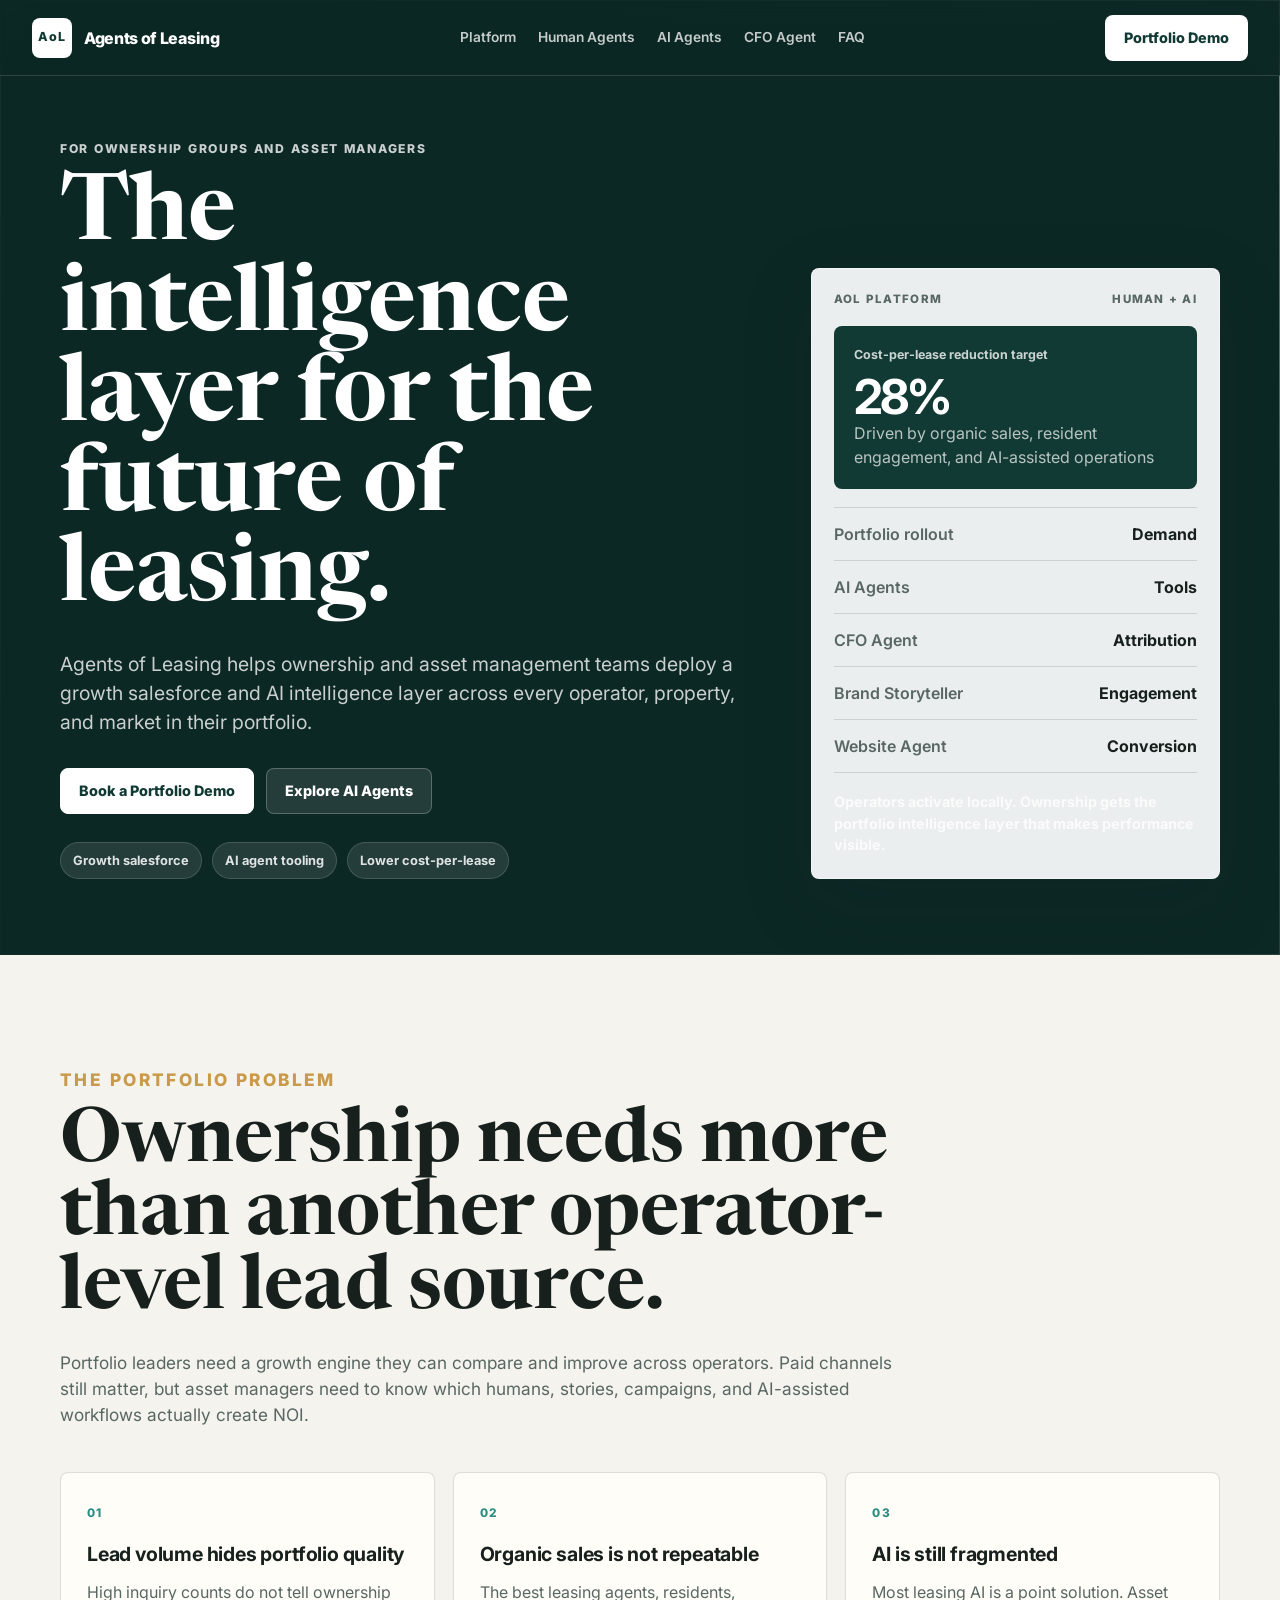
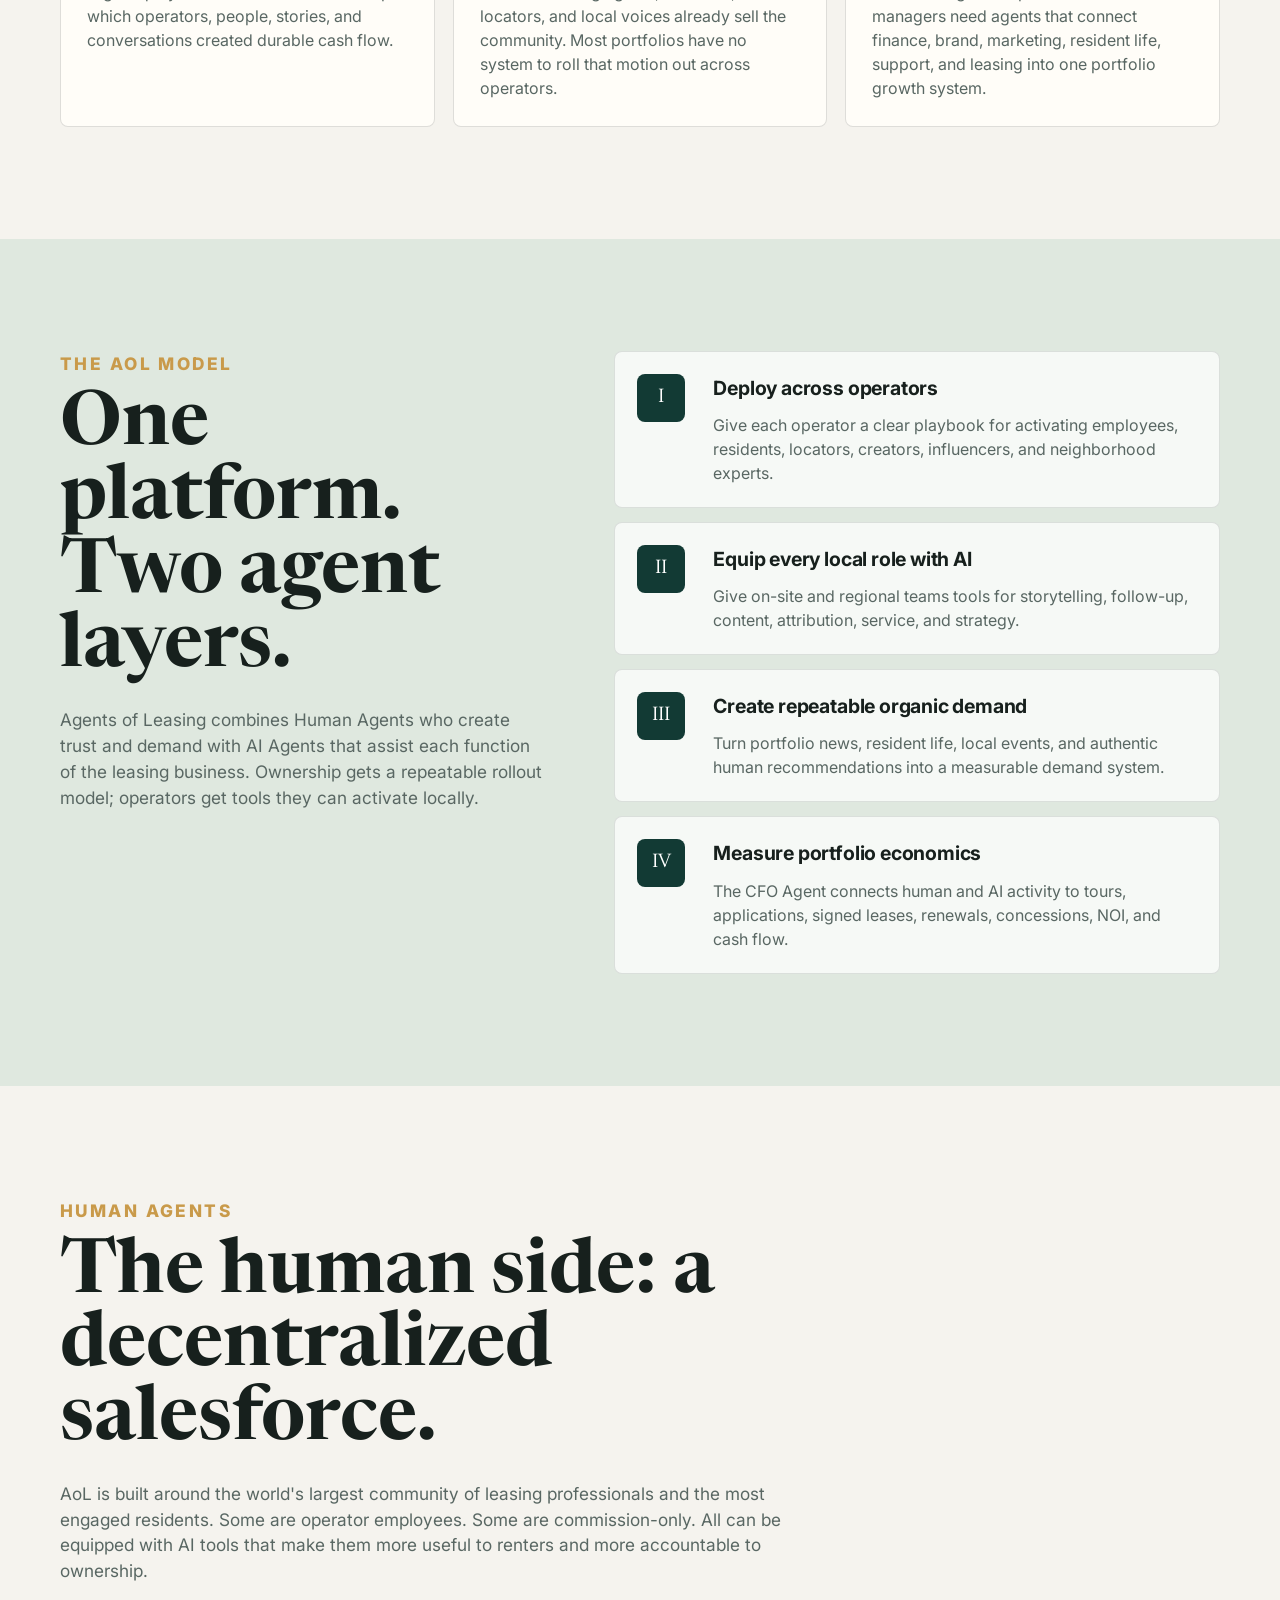
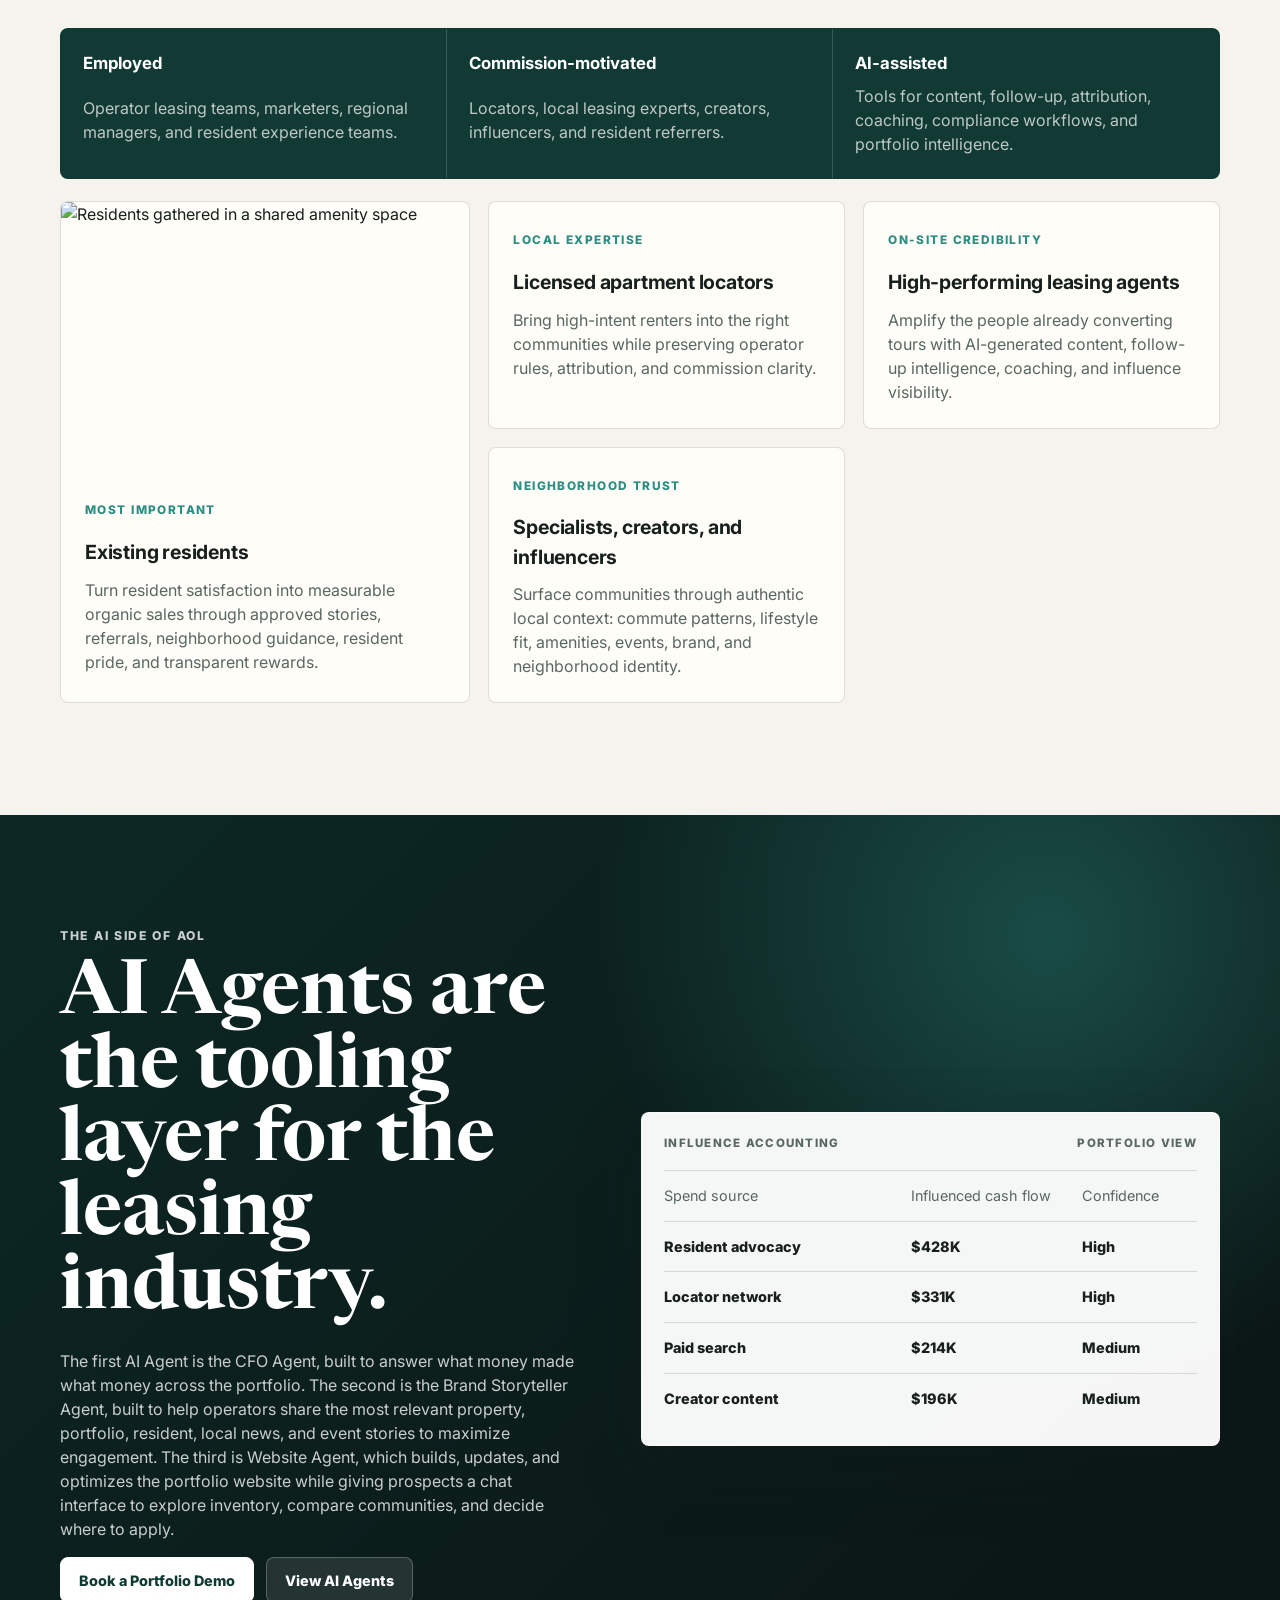
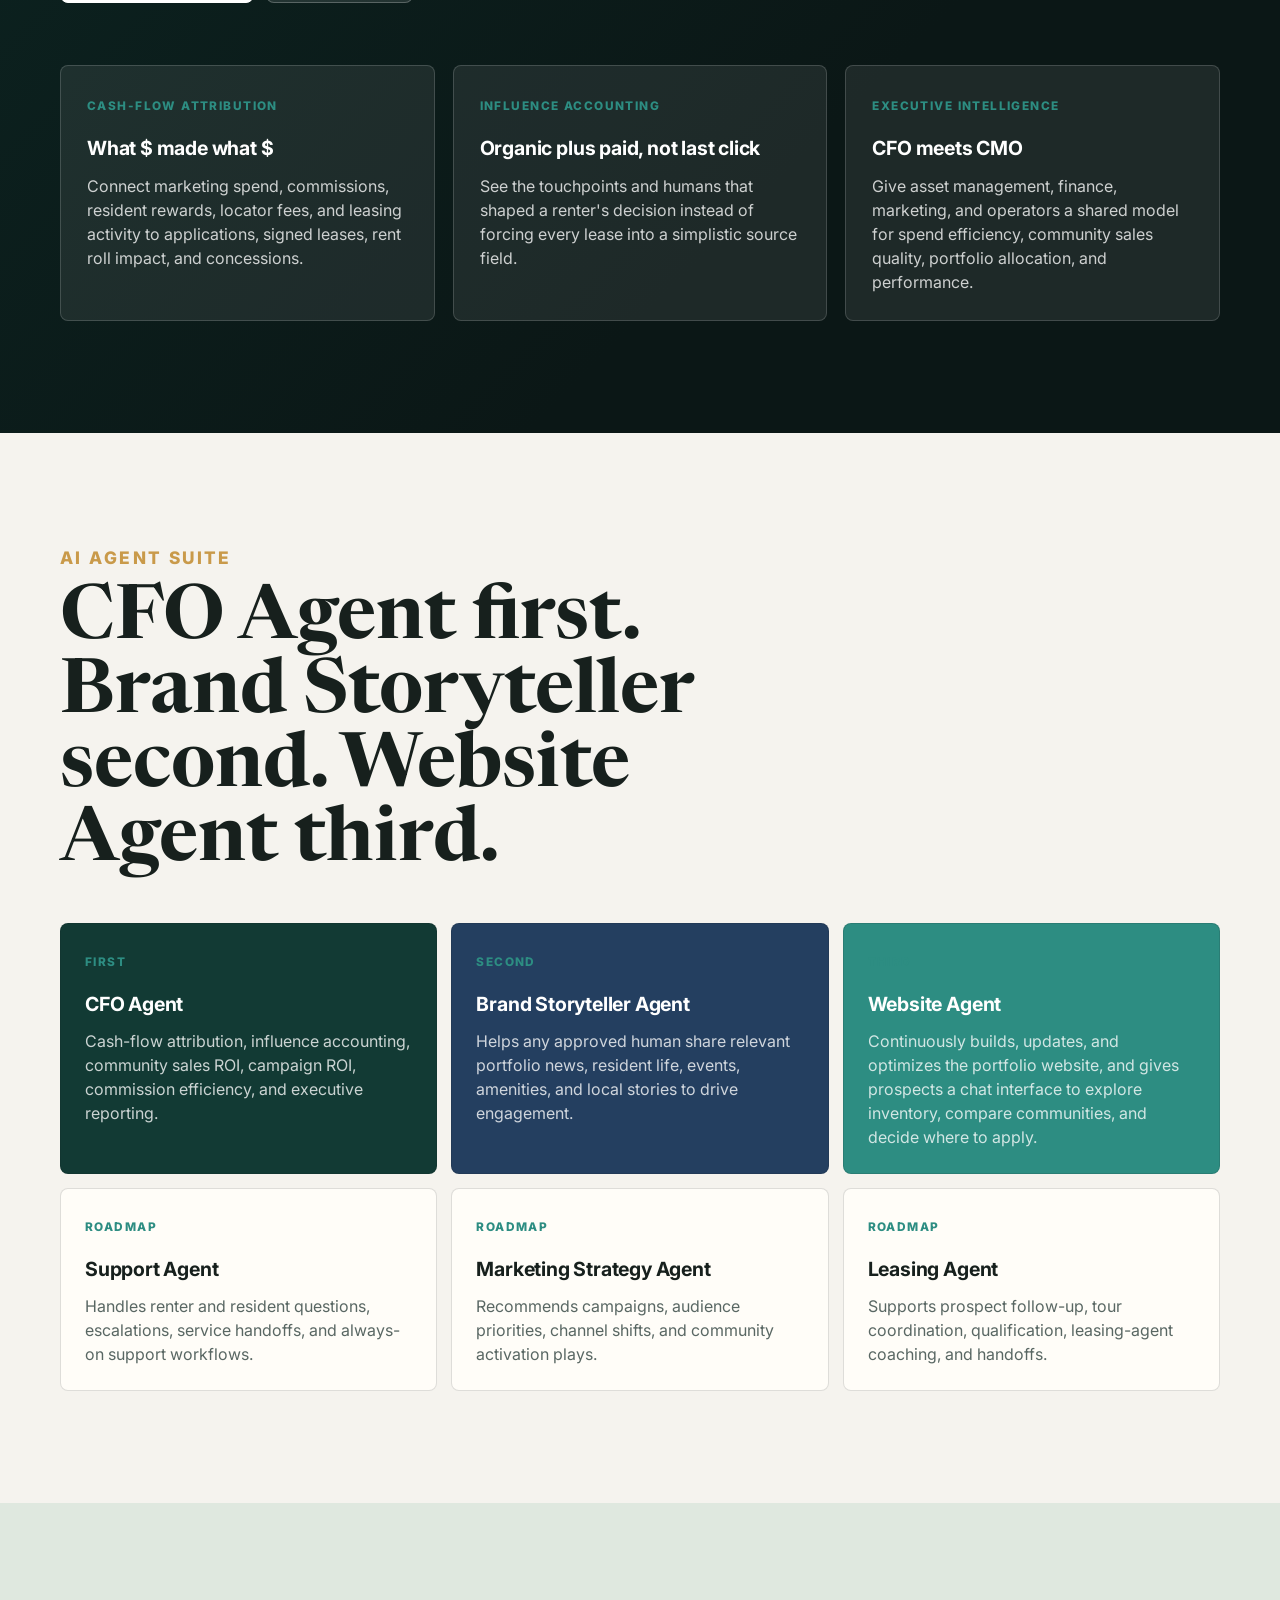
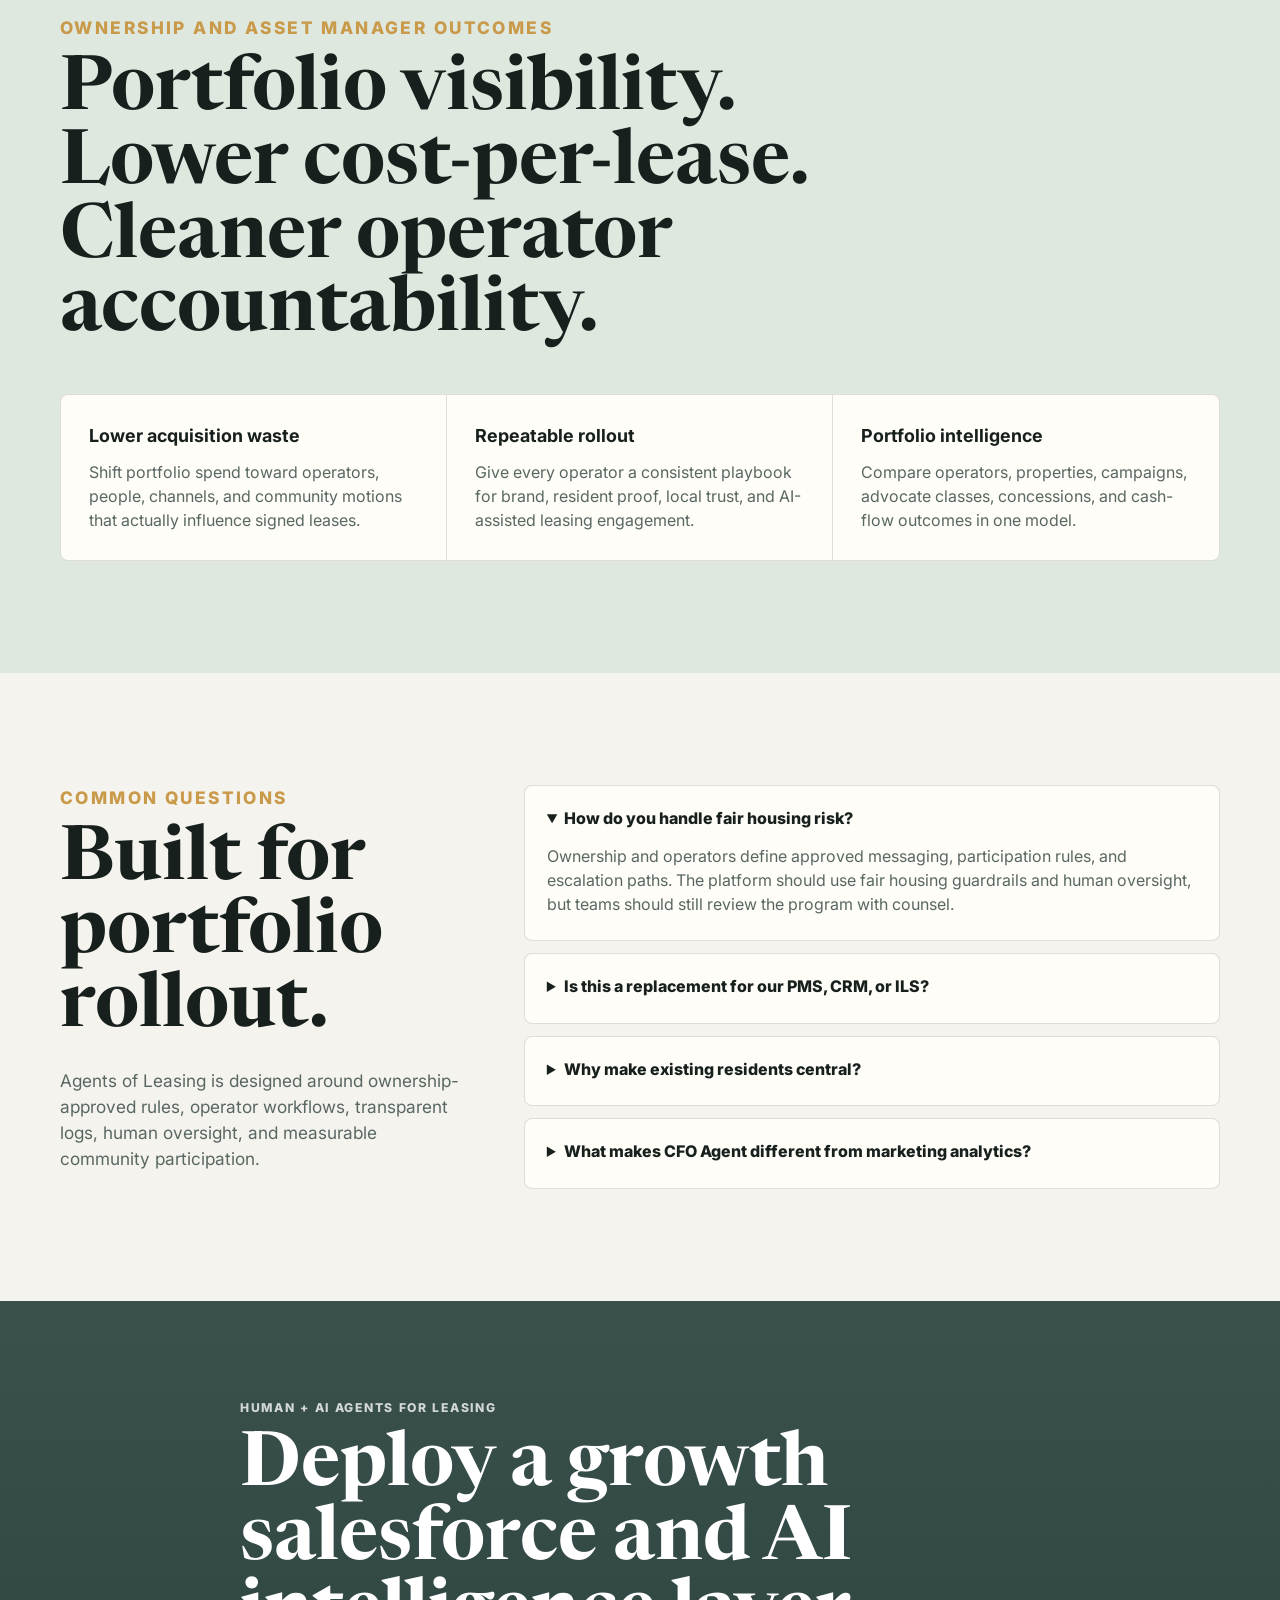
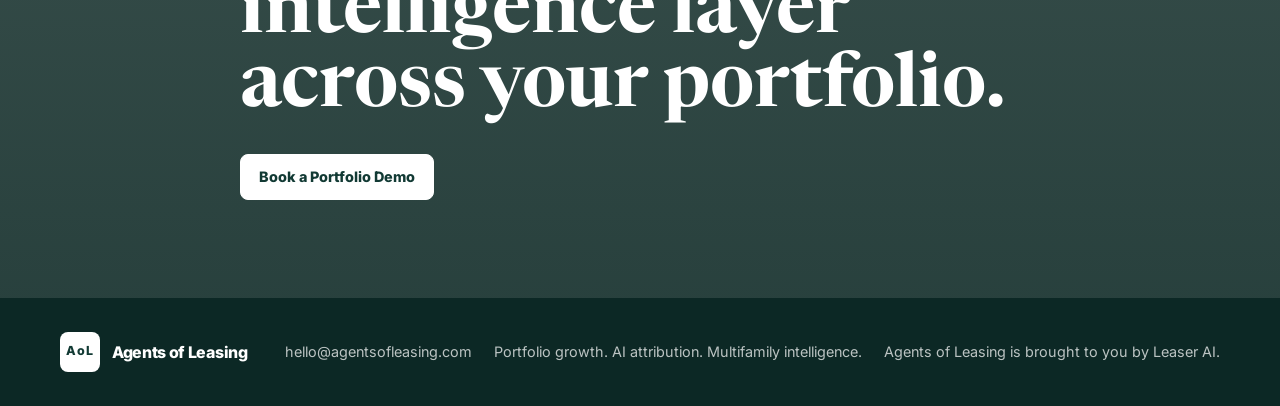
==== commit 797df7df: "Add Website Agent as third AI agent in the suite Builds/optimizes the portfolio website continuously" ====
--- a/index.html
+++ b/index.html
@@ -4,12 +4,24 @@
   <meta charset="UTF-8" />
   <meta name="viewport" content="width=device-width, initial-scale=1.0" />
   <title>Agents of Leasing - Portfolio Growth Salesforce and AI Intelligence</title>
-  <meta name="description" content="Agents of Leasing helps ownership groups and asset managers deploy a growth salesforce and AI intelligence layer across operators, properties, and markets." />
+  <meta name="description" content="Agents of Leasing helps ownership groups and asset managers deploy a portfolio growth salesforce and AI intelligence layer across every operator, property, and market." />
+  <link rel="canonical" href="https://agentsofleasing.com/" />
+  <meta property="og:site_name" content="Agents of Leasing" />
   <meta property="og:title" content="Agents of Leasing - Portfolio Growth Salesforce and AI Intelligence" />
-  <meta property="og:description" content="A portfolio growth network and AI agent suite built to drive engagement, leases, lower cost-per-lease, and accountable cash flow." />
+  <meta property="og:description" content="Deploy a growth salesforce and AI intelligence layer across your multifamily portfolio. Built for ownership groups and asset managers." />
   <meta property="og:type" content="website" />
-  <meta property="og:image" content="https://images.unsplash.com/photo-1600607687939-ce8a6c25118c?auto=format&fit=crop&w=1600&q=80" />
+  <meta property="og:url" content="https://agentsofleasing.com/" />
+  <meta property="og:image" content="https://agentsofleasing.com/og-image.png" />
+  <meta property="og:image:secure_url" content="https://agentsofleasing.com/og-image.png" />
+  <meta property="og:image:type" content="image/png" />
+  <meta property="og:image:width" content="1200" />
+  <meta property="og:image:height" content="630" />
+  <meta property="og:image:alt" content="Agents of Leasing portfolio growth salesforce and AI intelligence for ownership groups and asset managers" />
   <meta name="twitter:card" content="summary_large_image" />
+  <meta name="twitter:title" content="Agents of Leasing - Portfolio Growth Salesforce and AI Intelligence" />
+  <meta name="twitter:description" content="Deploy a growth salesforce and AI intelligence layer across your multifamily portfolio." />
+  <meta name="twitter:image" content="https://agentsofleasing.com/og-image.png" />
+  <meta name="twitter:image:alt" content="Agents of Leasing portfolio growth salesforce and AI intelligence" />
   <link rel="preconnect" href="https://images.unsplash.com" />
   <link rel="preconnect" href="https://fonts.googleapis.com" />
   <link rel="preconnect" href="https://fonts.gstatic.com" crossorigin />
@@ -87,6 +99,10 @@
               <span>Brand Storyteller</span>
               <strong>Engagement</strong>
             </div>
+            <div>
+              <span>Website Agent</span>
+              <strong>Conversion</strong>
+            </div>
           </div>
           <p class="panel-note">Operators activate locally. Ownership gets the portfolio intelligence layer that makes performance visible.</p>
         </aside>
@@ -221,7 +237,7 @@
           <p class="eyebrow">The AI side of AoL</p>
           <h2>AI Agents are the tooling layer for the leasing industry.</h2>
           <p>
-            The first AI Agent is the CFO Agent, built to answer what money made what money across the portfolio. The second is the Brand Storyteller Agent, built to help operators share the most relevant property, portfolio, resident, local news, and event stories to maximize engagement.
+            The first AI Agent is the CFO Agent, built to answer what money made what money across the portfolio. The second is the Brand Storyteller Agent, built to help operators share the most relevant property, portfolio, resident, local news, and event stories to maximize engagement. The third is Website Agent, which builds, updates, and optimizes the portfolio website while giving prospects a chat interface to explore inventory, compare communities, and decide where to apply.
           </p>
           <div class="hero-actions">
             <a class="btn btn-primary" href="mailto:hello@agentsofleasing.com?subject=Agents%20of%20Leasing%20Demo">Book a Portfolio Demo</a>
@@ -283,18 +299,23 @@
       <div class="container">
         <div class="section-heading compact">
           <p class="eyebrow">AI agent suite</p>
-          <h2>CFO Agent first. Brand Storyteller second.</h2>
+          <h2>CFO Agent first. Brand Storyteller second. Website Agent third.</h2>
         </div>
         <div class="roadmap-grid">
           <article class="feature-card highlighted">
-            <span>Available first</span>
+            <span>First</span>
             <h3>CFO Agent</h3>
             <p>Cash-flow attribution, influence accounting, community sales ROI, campaign ROI, commission efficiency, and executive reporting.</p>
           </article>
-          <article class="feature-card">
-            <span>Next</span>
+          <article class="feature-card highlighted-alt">
+            <span>Second</span>
             <h3>Brand Storyteller Agent</h3>
             <p>Helps any approved human share relevant portfolio news, resident life, events, amenities, and local stories to drive engagement.</p>
+          </article>
+          <article class="feature-card highlighted-tri">
+            <span>Third</span>
+            <h3>Website Agent</h3>
+            <p>Continuously builds, updates, and optimizes the portfolio website, and gives prospects a chat interface to explore inventory, compare communities, and decide where to apply.</p>
           </article>
           <article class="feature-card">
             <span>Roadmap</span>
--- a/styles.css
+++ b/styles.css
@@ -568,7 +568,7 @@
 
 .roadmap-grid {
   display: grid;
-  grid-template-columns: repeat(5, 1fr);
+  grid-template-columns: repeat(3, 1fr);
   gap: 14px;
 }
 
@@ -584,12 +584,18 @@
 }
 
 .highlighted p,
-.highlighted-alt p {
+.highlighted-alt p,
+.highlighted-tri p {
   color: rgba(255, 255, 255, 0.78);
 }
 
 .highlighted-alt {
   background: #243f60;
+  color: var(--white);
+}
+
+.highlighted-tri {
+  background: var(--teal);
   color: var(--white);
 }
 
